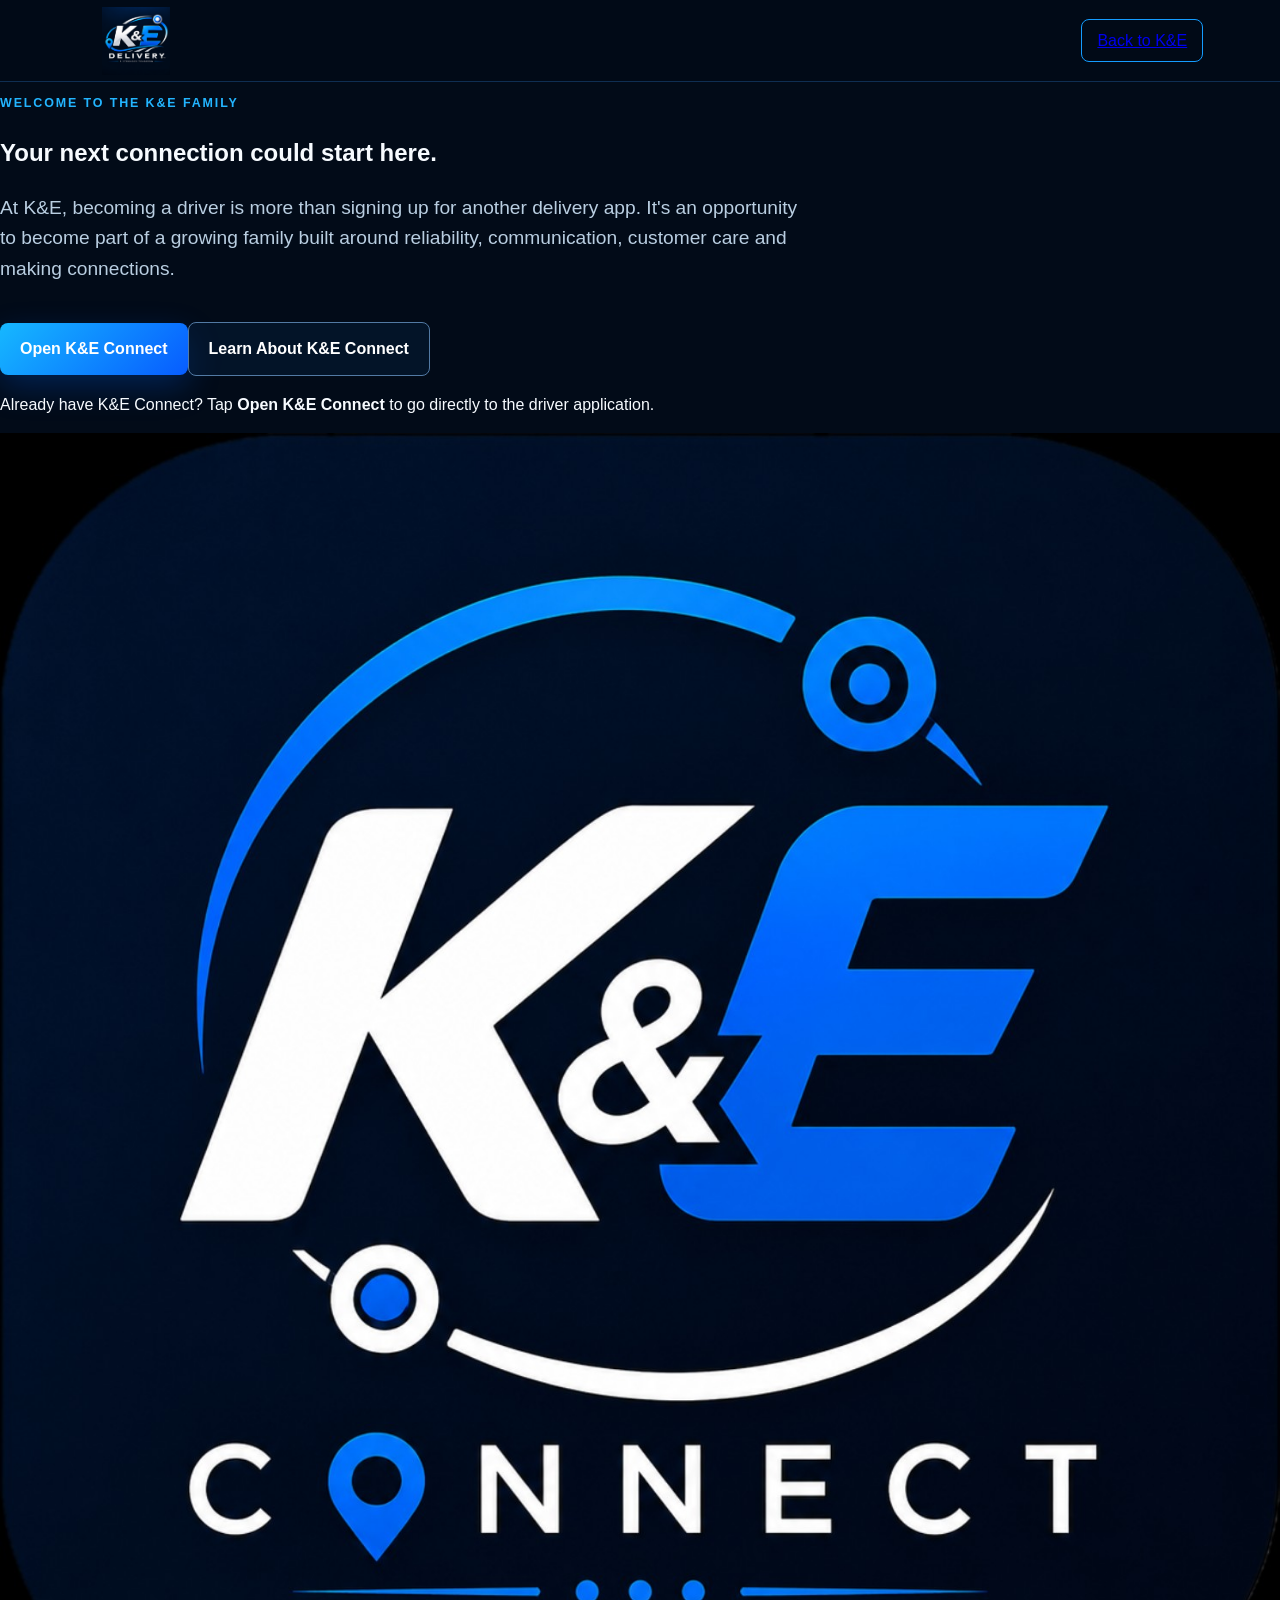
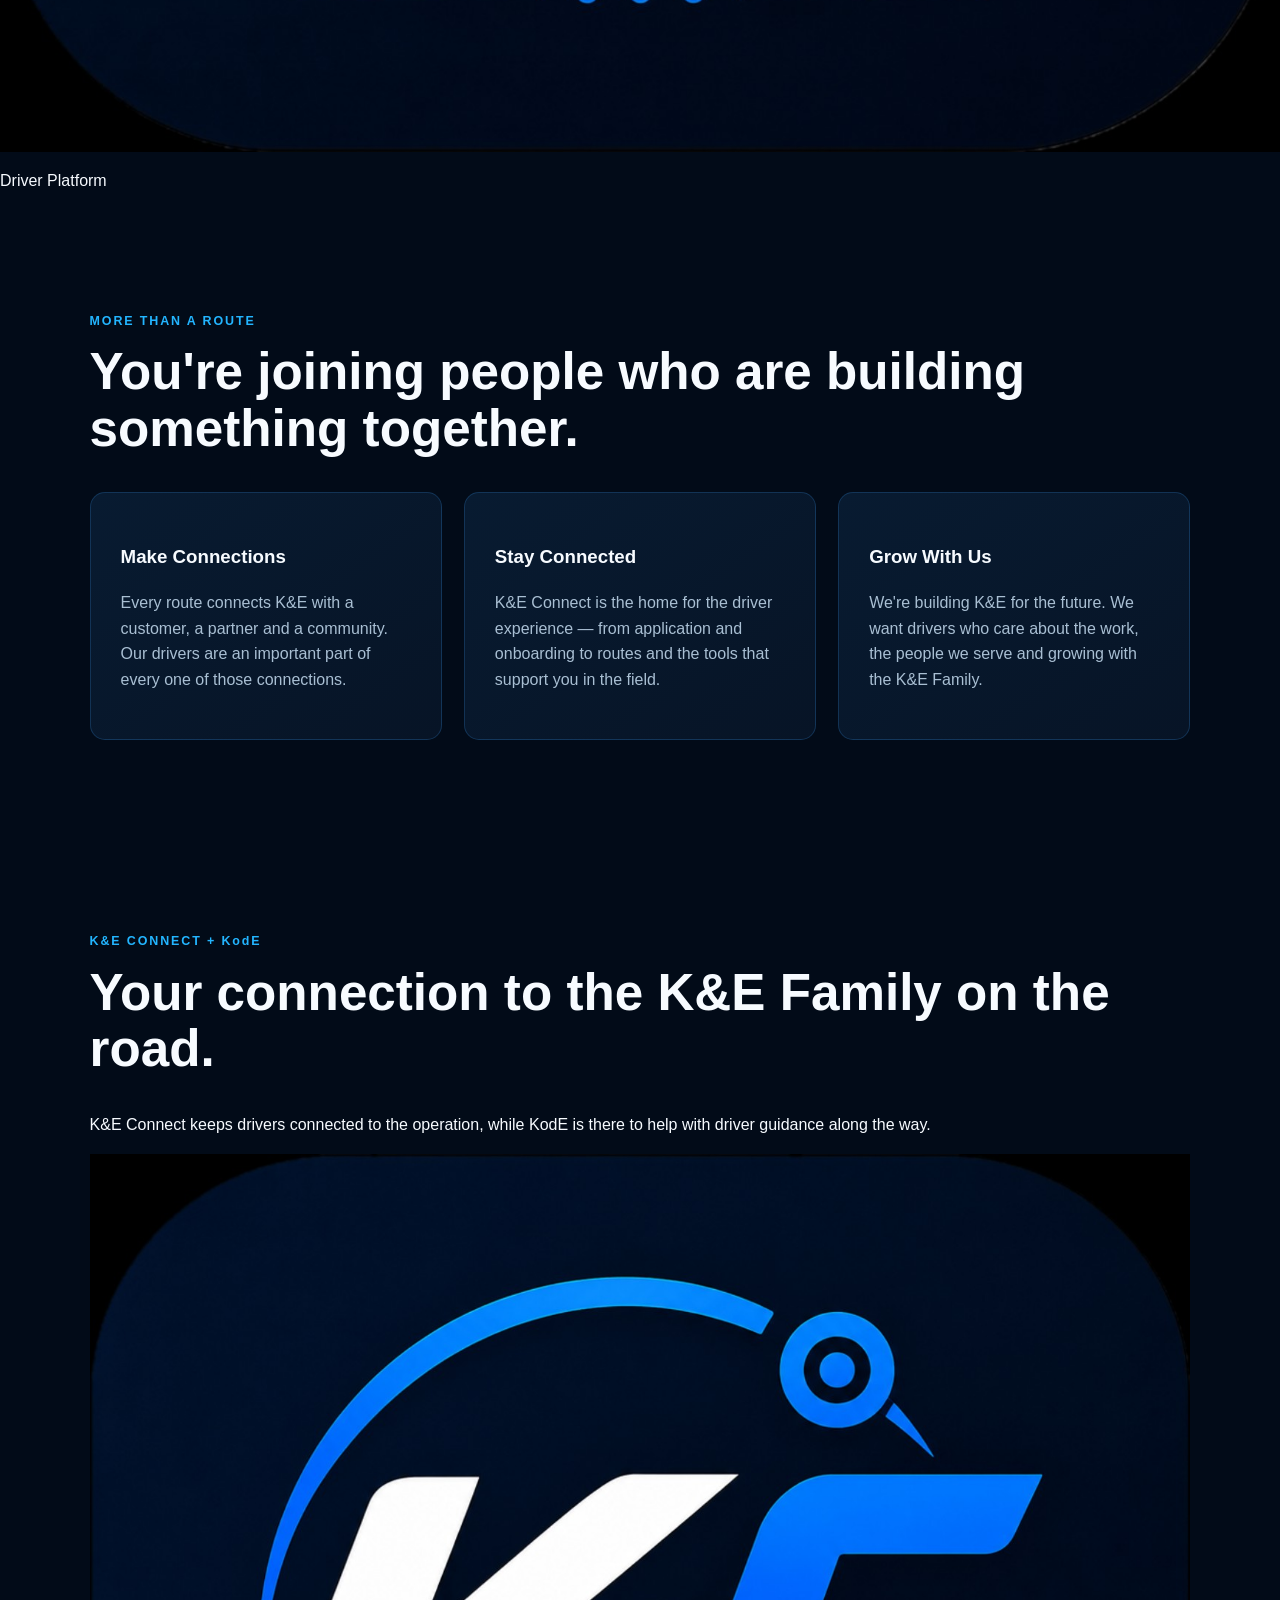
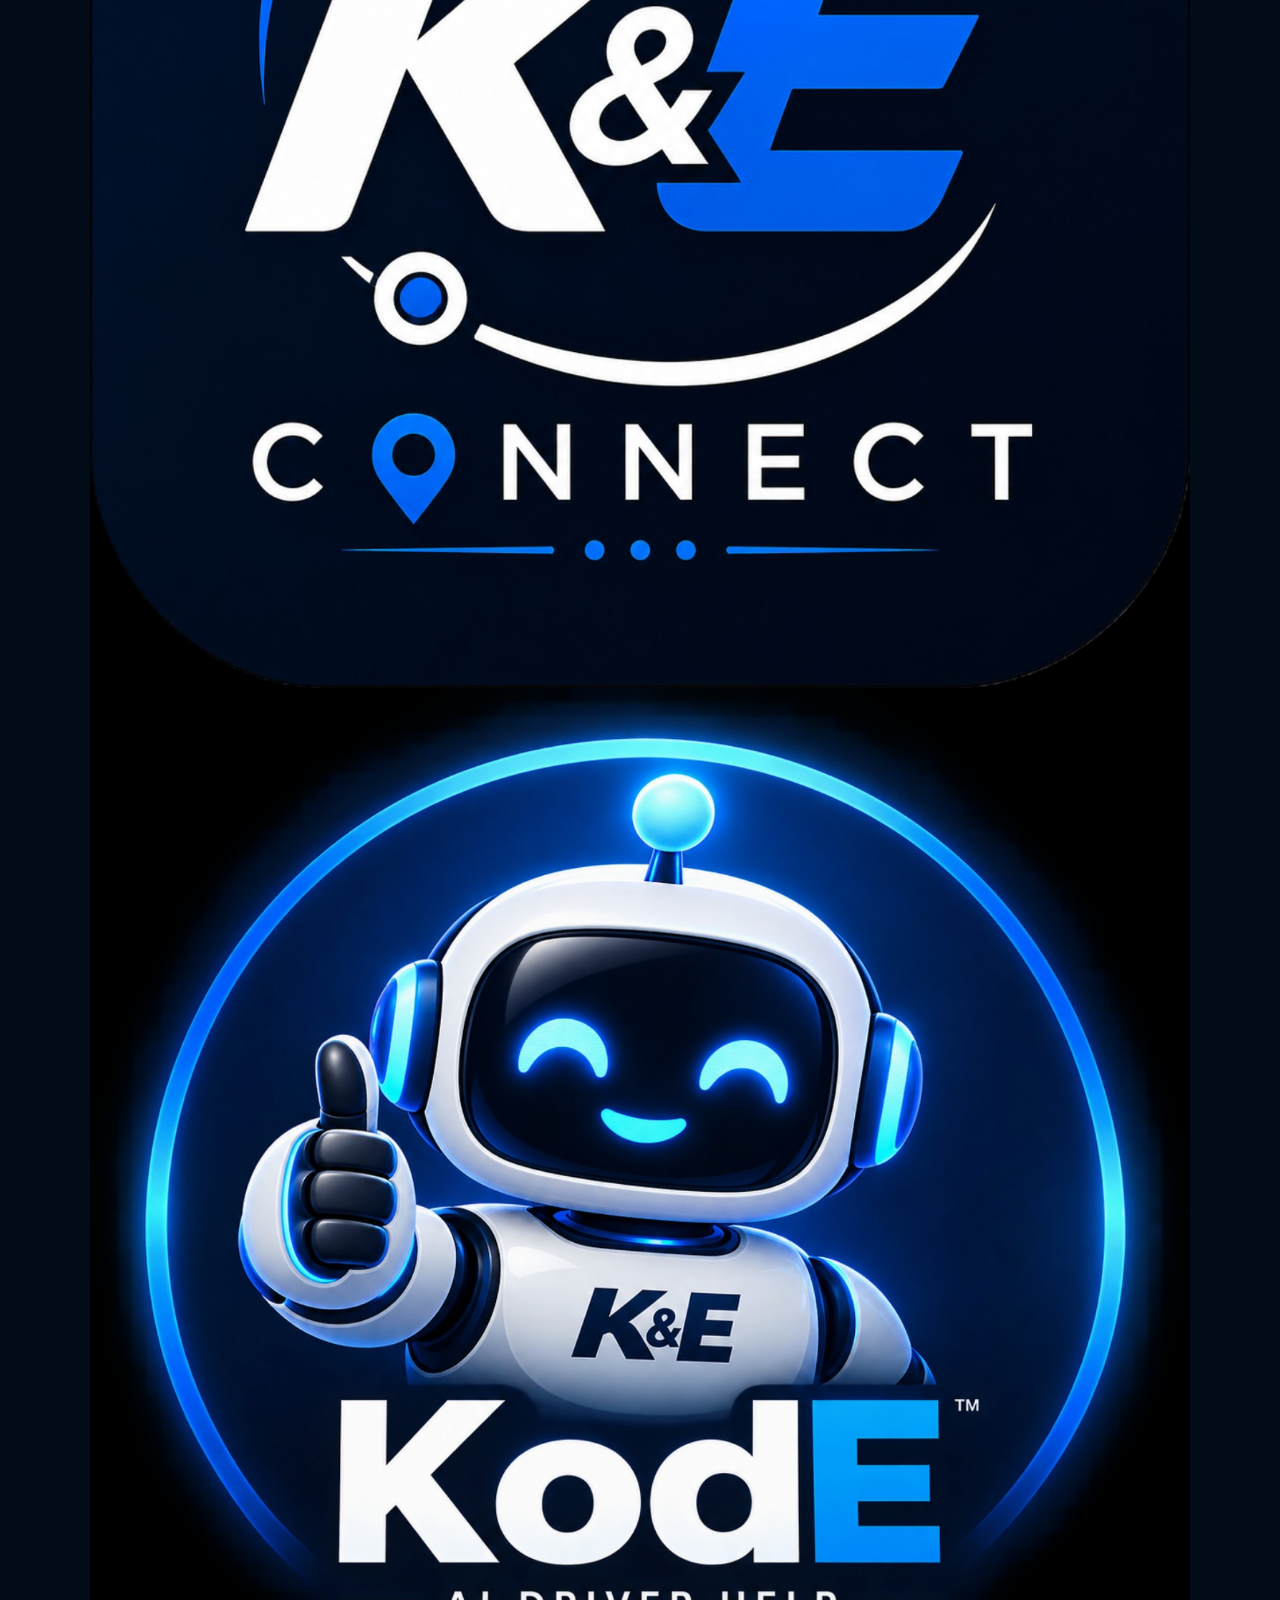
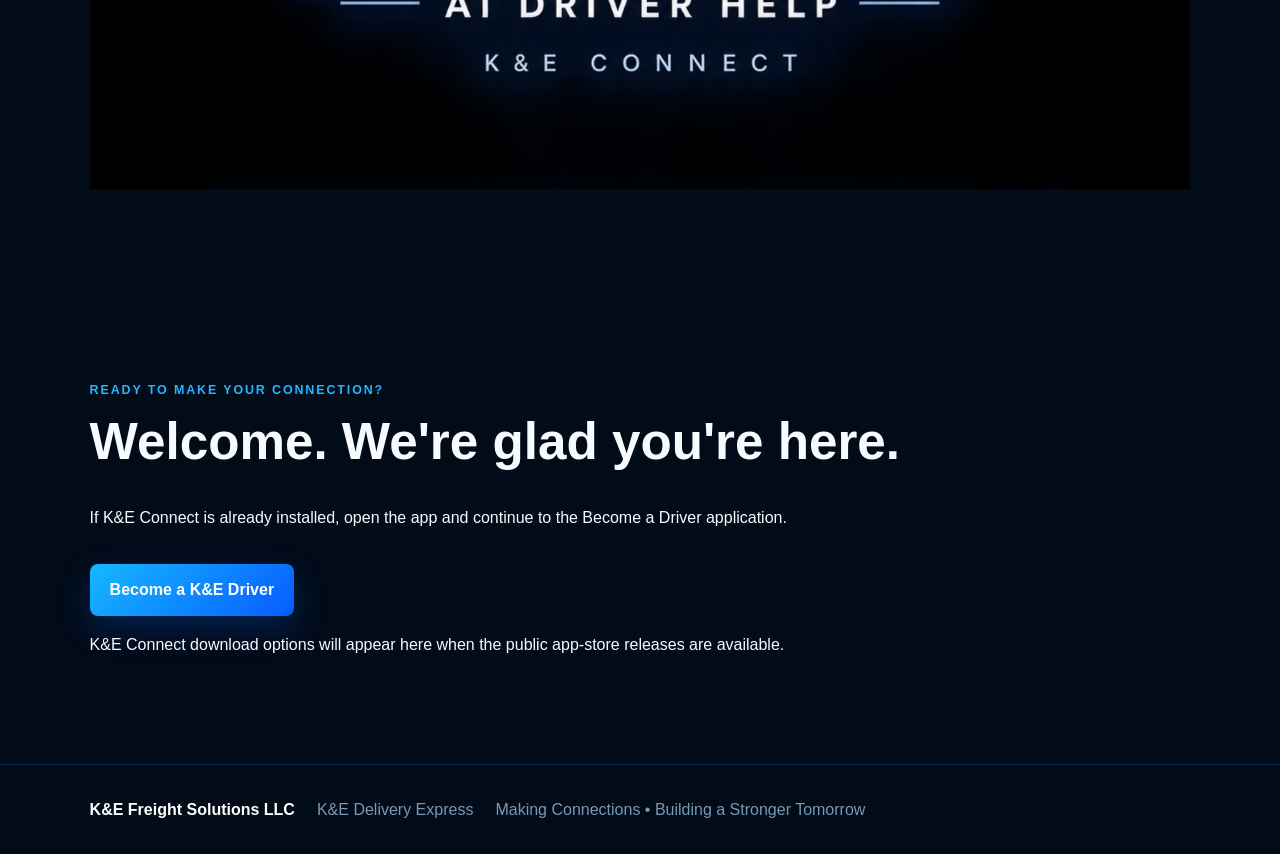
==== become-a-driver.html @ f4353807 "Add K&E Family driver app fallback page" ====
<!DOCTYPE html><html lang="en"><head><meta charset="UTF-8"><meta name="viewport" content="width=device-width,initial-scale=1"><meta name="description" content="Become a K&E driver and join the K&E Family through K&E Connect."><title>Join the K&E Family | Become a Driver</title><link rel="stylesheet" href="styles.css"></head><body class="driver-welcome-page"><header class="site-header"><a class="brand" href="index.html"><img class="header-logo" src="file_000000007b80822fa97087c3d1b07ed1.png" alt="K&E Delivery"></a><a class="nav-cta driver-home-link" href="index.html">Back to K&E</a></header><main class="driver-welcome"><section class="driver-welcome-hero"><div class="driver-welcome-copy"><p class="eyebrow">WELCOME TO THE K&E FAMILY</p><h1>Your next connection could start here.</h1><p class="lead">At K&E, becoming a driver is more than signing up for another delivery app. It's an opportunity to become part of a growing family built around reliability, communication, customer care and making connections.</p><div class="driver-app-actions"><a class="button primary" href="kedriver://application">Open K&E Connect</a><a class="button secondary" href="#connect-info">Learn About K&E Connect</a></div><p class="driver-open-note">Already have K&E Connect? Tap <strong>Open K&E Connect</strong> to go directly to the driver application.</p></div><div class="driver-welcome-visual"><img src="ke-connect-logo.png" alt="K&E Connect"><p>Driver Platform</p></div></section><section class="section driver-family-message" id="connect-info"><p class="eyebrow">MORE THAN A ROUTE</p><h2>You're joining people who are building something together.</h2><div class="grid three"><article><h3>Make Connections</h3><p>Every route connects K&E with a customer, a partner and a community. Our drivers are an important part of every one of those connections.</p></article><article><h3>Stay Connected</h3><p>K&E Connect is the home for the driver experience — from application and onboarding to routes and the tools that support you in the field.</p></article><article><h3>Grow With Us</h3><p>We're building K&E for the future. We want drivers who care about the work, the people we serve and growing with the K&E Family.</p></article></div></section><section class="section driver-connect-family"><div><p class="eyebrow">K&E CONNECT + KodE</p><h2>Your connection to the K&E Family on the road.</h2><p>K&E Connect keeps drivers connected to the operation, while KodE is there to help with driver guidance along the way.</p></div><div class="driver-family-images"><img src="ke-connect-logo.png" alt="K&E Connect"><img src="kode-avatar.png" alt="KodE"></div></section><section class="section driver-final-cta"><p class="eyebrow">READY TO MAKE YOUR CONNECTION?</p><h2>Welcome. We're glad you're here.</h2><p>If K&E Connect is already installed, open the app and continue to the Become a Driver application.</p><a class="button primary" href="kedriver://application">Become a K&E Driver</a><p class="store-coming">K&E Connect download options will appear here when the public app-store releases are available.</p></section></main><footer><strong>K&E Freight Solutions LLC</strong><span>K&E Delivery Express</span><span>Making Connections • Building a Stronger Tomorrow</span></footer></body></html>
---- styles.css ----
*{box-sizing:border-box}html{scroll-behavior:smooth;max-width:100%;overflow-x:hidden}body{margin:0;background:#020b18;color:#f7fbff;font-family:Inter,Arial,sans-serif;line-height:1.6;max-width:100%;overflow-x:hidden}img{display:block;max-width:100%;height:auto}.site-header{height:82px;display:flex;align-items:center;justify-content:space-between;padding:0 max(6vw,24px);border-bottom:1px solid rgba(57,151,255,.25);background:rgba(2,11,24,.94);backdrop-filter:blur(14px);position:sticky;top:0;z-index:10;width:100%}.brand{display:flex;align-items:center;color:white;text-decoration:none;min-width:0}.header-logo{width:118px;height:68px;object-fit:contain}.hero-logo{width:min(390px,70vw);height:auto;margin:0 0 24px;filter:drop-shadow(0 12px 30px rgba(0,100,255,.16))}nav{display:flex;gap:26px;align-items:center}nav a{color:#d4e6f7;text-decoration:none;font-weight:600}.nav-cta{border:1px solid #149cff;padding:8px 15px;border-radius:8px}.hero{min-height:760px;display:grid;grid-template-columns:minmax(0,1.35fr) minmax(0,.8fr);gap:60px;align-items:center;padding:90px max(7vw,28px);position:relative;overflow:hidden;background:radial-gradient(circle at 78% 30%,rgba(0,115,255,.28),transparent 32%),radial-gradient(circle at 15% 90%,rgba(0,180,255,.12),transparent 28%),linear-gradient(145deg,#020916 0%,#061a34 55%,#020b18 100%)}.hero:after{content:"";position:absolute;inset:auto 0 0;height:150px;background:linear-gradient(0deg,#020b18,transparent);pointer-events:none}.hero-copy,.hero-card{position:relative;z-index:1;min-width:0}.hero h1{font-size:clamp(2.8rem,6vw,5.8rem);line-height:1.02;margin:15px 0 24px;max-width:980px;letter-spacing:-.04em}.lead{font-size:1.2rem;color:#b9cee1;max-width:800px}.eyebrow{color:#23b5ff;font-weight:800;letter-spacing:.15em;font-size:.78rem}.actions{display:flex;gap:14px;margin-top:34px;flex-wrap:wrap}.button{display:inline-block;padding:13px 20px;border-radius:8px;text-decoration:none;font-weight:800;margin-top:18px}.primary{background:linear-gradient(135deg,#16b8ff,#075cff);color:white;box-shadow:0 12px 32px rgba(0,105,255,.25)}.secondary{border:1px solid #527aa4;color:white;background:rgba(7,33,65,.4)}.light{background:white;color:#061426}.hero-card{background:linear-gradient(145deg,rgba(10,34,63,.88),rgba(3,17,34,.92));border:1px solid rgba(55,151,255,.34);border-radius:20px;padding:34px;box-shadow:0 25px 70px rgba(0,0,0,.42),0 0 45px rgba(0,113,255,.08)}.status-dot{display:block;width:10px;height:10px;background:#20d9a0;border-radius:50%;margin-bottom:18px;box-shadow:0 0 14px rgba(32,217,160,.7)}.card-label{font-size:.75rem;letter-spacing:.16em;color:#8fb7d8}.metric{display:flex;justify-content:space-between;gap:16px;border-top:1px solid rgba(82,135,183,.3);padding:18px 0}.metric span{color:#91aec8}.section{padding:90px max(7vw,28px);width:100%}.section h2{font-size:clamp(2rem,4vw,3.6rem);line-height:1.1;margin:10px 0 35px}.grid{display:grid;gap:22px}.three{grid-template-columns:repeat(3,minmax(0,1fr))}article{background:linear-gradient(145deg,#081b31,#071426);border:1px solid rgba(45,120,188,.3);border-radius:15px;padding:30px;min-width:0}article p,.split>p,.tech p,.narrow,.family-intro{color:#a9bfd3}.family-section{background:linear-gradient(180deg,#020b18,#061426)}.family-intro{font-size:1.15rem;max-width:900px;margin-bottom:40px}.family-icon{display:inline-flex;width:42px;height:42px;align-items:center;justify-content:center;border-radius:50%;background:rgba(20,156,255,.12);border:1px solid rgba(35,181,255,.45);color:#5bc8ff;font-weight:900;margin-bottom:14px}.family-grid article{position:relative;overflow:hidden}.family-grid article:after{content:"";position:absolute;width:140px;height:140px;border-radius:50%;background:rgba(0,119,255,.08);right:-60px;bottom:-70px}.split{display:grid;grid-template-columns:minmax(0,1fr) minmax(0,1fr);gap:80px;align-items:center;background:#051326}.tech{display:grid;grid-template-columns:minmax(0,.8fr) minmax(0,1.2fr);gap:60px;align-items:center;background:radial-gradient(circle at 80% 50%,rgba(0,113,255,.12),transparent 30%)}.tech-copy,.tech-visuals{min-width:0}.tech-tagline{font-weight:800;color:#5bc8ff!important}.tech-visuals{display:grid;grid-template-columns:repeat(2,minmax(0,1fr));gap:18px;width:100%}.tech-image-card{min-width:0;min-height:360px;background:linear-gradient(145deg,rgba(10,34,63,.88),rgba(3,17,34,.94));border:1px solid rgba(55,151,255,.34);border-radius:22px;padding:20px;display:flex;flex-direction:column;justify-content:center;align-items:center;box-shadow:0 22px 55px rgba(0,0,0,.3);overflow:hidden}.tech-image-card img{width:100%;max-width:100%;height:280px;object-fit:contain;border-radius:14px}.tech-image-card span{margin-top:14px;color:#8fcaff;font-weight:700;letter-spacing:.04em;text-align:center}.connect-platform{display:grid;grid-template-columns:minmax(0,1fr) minmax(280px,.55fr);gap:60px;align-items:center;background:#04101e}.connect-platform img{width:min(420px,100%);margin:auto;filter:drop-shadow(0 18px 45px rgba(0,107,255,.2))}.join-family{background:radial-gradient(circle at 80% 50%,rgba(0,126,255,.14),transparent 32%),#061426}.narrow{max-width:700px}.contact{background:linear-gradient(135deg,#06499a,#087ed7 55%,#0a9be8)}.contact .eyebrow{color:#cdefff}.contact h2{max-width:850px}footer{padding:32px max(7vw,28px);display:flex;gap:22px;flex-wrap:wrap;color:#7898b5;border-top:1px solid rgba(57,151,255,.2);width:100%}footer strong{color:white}.kate-launcher{position:fixed;right:22px;bottom:22px;z-index:50;border:1px solid rgba(81,181,255,.55);background:linear-gradient(135deg,#08284c,#087fe2);color:#fff;border-radius:999px;padding:8px 16px 8px 8px;display:flex;align-items:center;gap:9px;font:inherit;font-weight:800;box-shadow:0 14px 38px rgba(0,0,0,.45);cursor:pointer}.kate-launcher img{width:48px;height:48px;border-radius:50%;object-fit:cover;object-position:50% 18%;border:2px solid #7dd4ff}.kate-panel{position:fixed;right:22px;bottom:90px;z-index:49;width:min(390px,calc(100vw - 28px));max-height:min(650px,calc(100vh - 120px));background:#061426;border:1px solid rgba(67,169,255,.48);border-radius:22px;box-shadow:0 25px 70px rgba(0,0,0,.6);overflow:hidden;display:none}.kate-panel.open{display:flex;flex-direction:column}.kate-header{display:flex;justify-content:space-between;align-items:center;padding:13px 14px;background:linear-gradient(135deg,#092c52,#075cae);flex:0 0 auto}.kate-id{display:flex;align-items:center;gap:11px}.kate-id img{width:52px;height:52px;border-radius:14px;object-fit:cover;object-position:50% 18%;border:1px solid #65c8ff}.kate-id div{display:flex;flex-direction:column}.kate-id strong{font-size:1.08rem}.kate-id span{font-size:.66rem;letter-spacing:.11em;color:#a8dcff}.kate-close{border:0;background:transparent;color:white;font-size:2rem;line-height:1;cursor:pointer}.kate-body{padding:16px;overflow-y:auto;min-height:0}.kate-message{padding:12px 14px;border-radius:14px;margin-bottom:13px;font-size:.94rem}.kate-bot{background:#0c2948;border:1px solid rgba(70,166,242,.28);color:#eaf6ff}.kate-user{background:linear-gradient(135deg,#087ed7,#075cff);color:#fff;margin-left:34px}.kate-options{display:grid;grid-template-columns:1fr 1fr;gap:9px}.kate-options button{border:1px solid rgba(64,164,243,.42);background:#081e37;color:#e8f5ff;border-radius:11px;padding:11px 9px;text-align:left;font:inherit;font-size:.84rem;font-weight:700;cursor:pointer}.kate-compose{display:flex;gap:8px;padding:10px 12px;background:#04101e;border-top:1px solid rgba(71,144,202,.25);flex:0 0 auto}.kate-compose input{min-width:0;flex:1;border:1px solid rgba(76,164,235,.45);border-radius:12px;background:#0a2038;color:#fff;padding:11px 12px;font:inherit;outline:none}.kate-compose input::placeholder{color:#7797b3}.kate-compose input:focus{border-color:#31b6ff;box-shadow:0 0 0 2px rgba(49,182,255,.12)}.kate-compose button{border:0;border-radius:12px;background:linear-gradient(135deg,#13afff,#075cff);color:#fff;padding:0 15px;font:inherit;font-weight:800;cursor:pointer}.kate-note{padding:9px 14px 11px;color:#799bb9;font-size:.68rem;border-top:1px solid rgba(71,144,202,.2);flex:0 0 auto}@media(max-width:900px){.site-header{height:88px;padding:10px 20px}.header-logo{width:112px;height:68px}.site-header nav a:not(.nav-cta){display:none}.hero,.split,.tech,.connect-platform{grid-template-columns:1fr}.hero{padding:52px 20px 64px;min-height:auto;gap:34px}.hero-logo{width:min(250px,72vw);margin-bottom:28px}.three,.tech-visuals{grid-template-columns:1fr}.hero h1{font-size:clamp(2.35rem,11vw,3.15rem)}.lead{font-size:1.05rem}.section{padding:64px 20px}.split,.tech,.connect-platform{gap:32px}.tech-image-card{min-height:auto;padding:16px}.tech-image-card img{height:auto;max-height:420px;width:100%;object-fit:contain}.connect-platform img{max-width:300px}.metric{align-items:flex-start}.contact .button{max-width:100%;overflow-wrap:anywhere}footer{padding:28px 20px;flex-direction:column;gap:8px}.kate-launcher{right:14px;bottom:14px}.kate-panel{right:14px;bottom:82px;max-height:calc(100dvh - 105px)}.kate-options{grid-template-columns:1fr}.kate-compose{padding-bottom:max(10px,env(safe-area-inset-bottom))}}
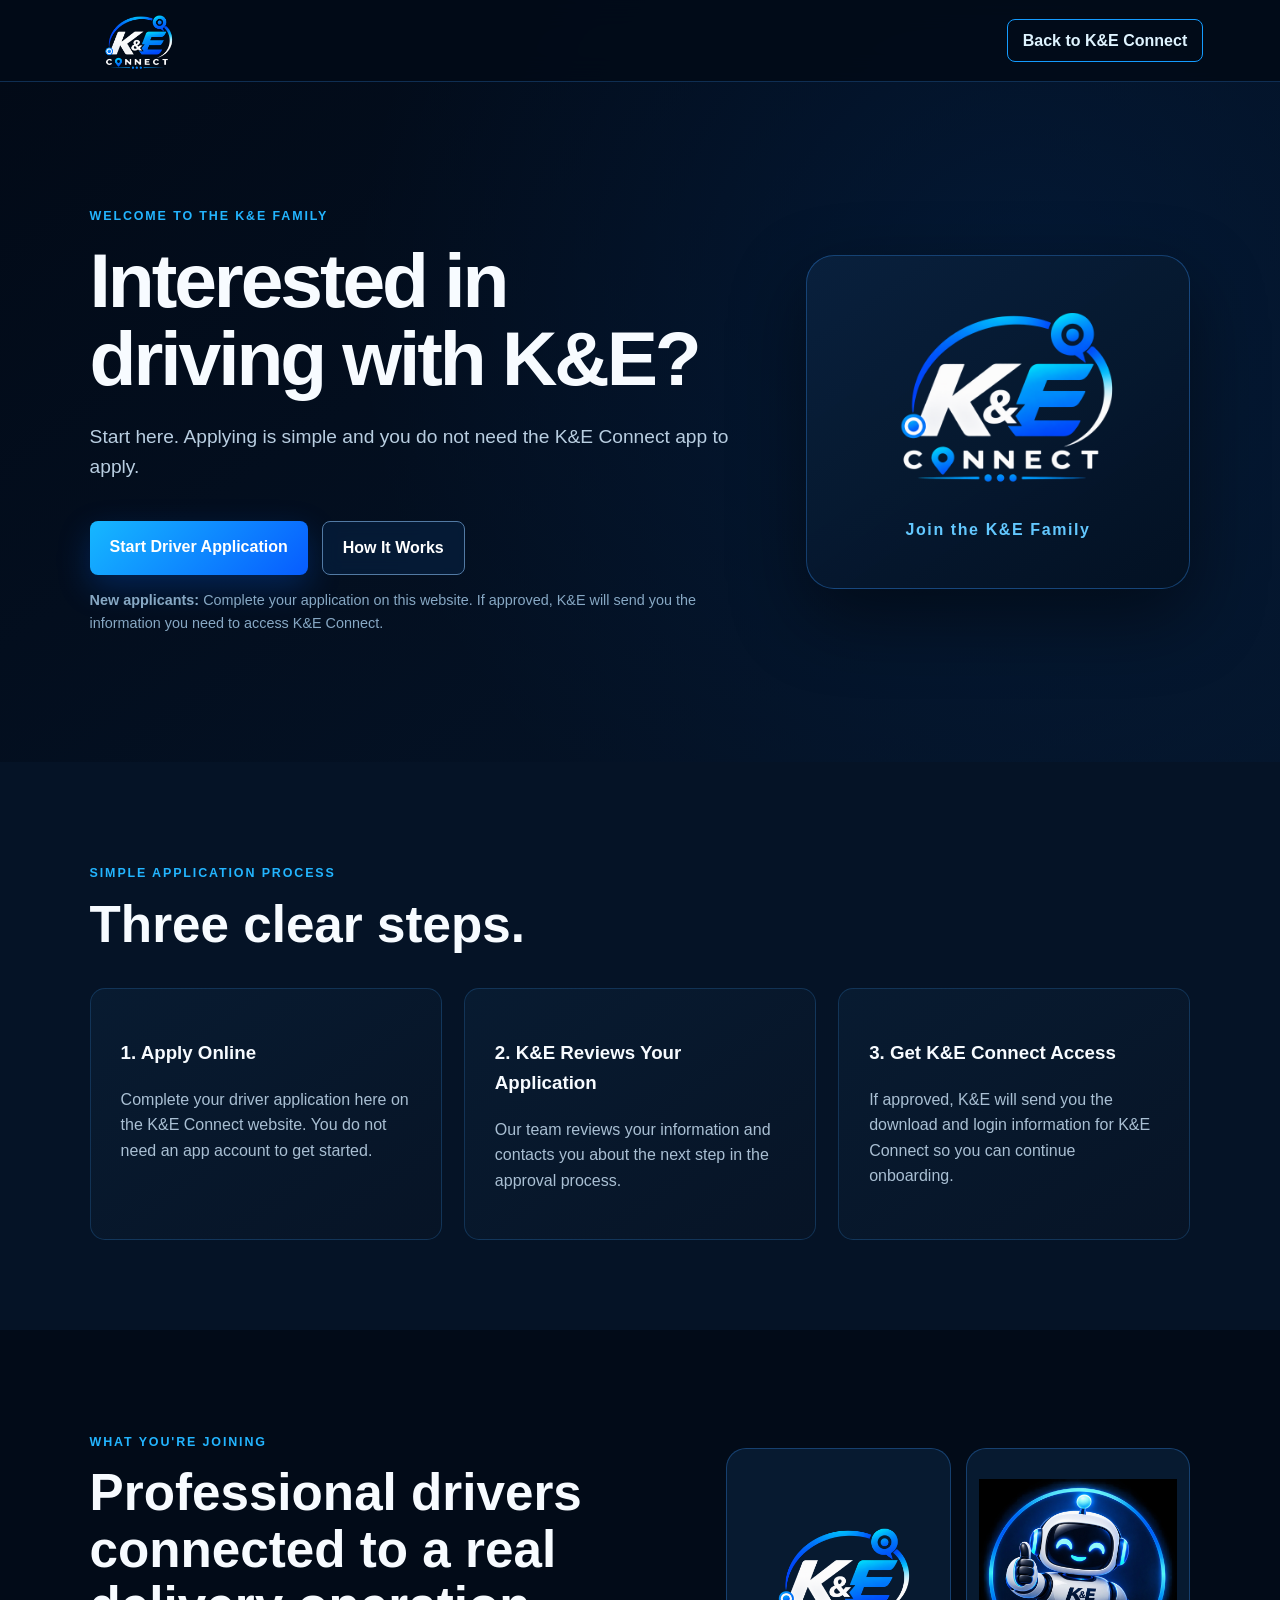
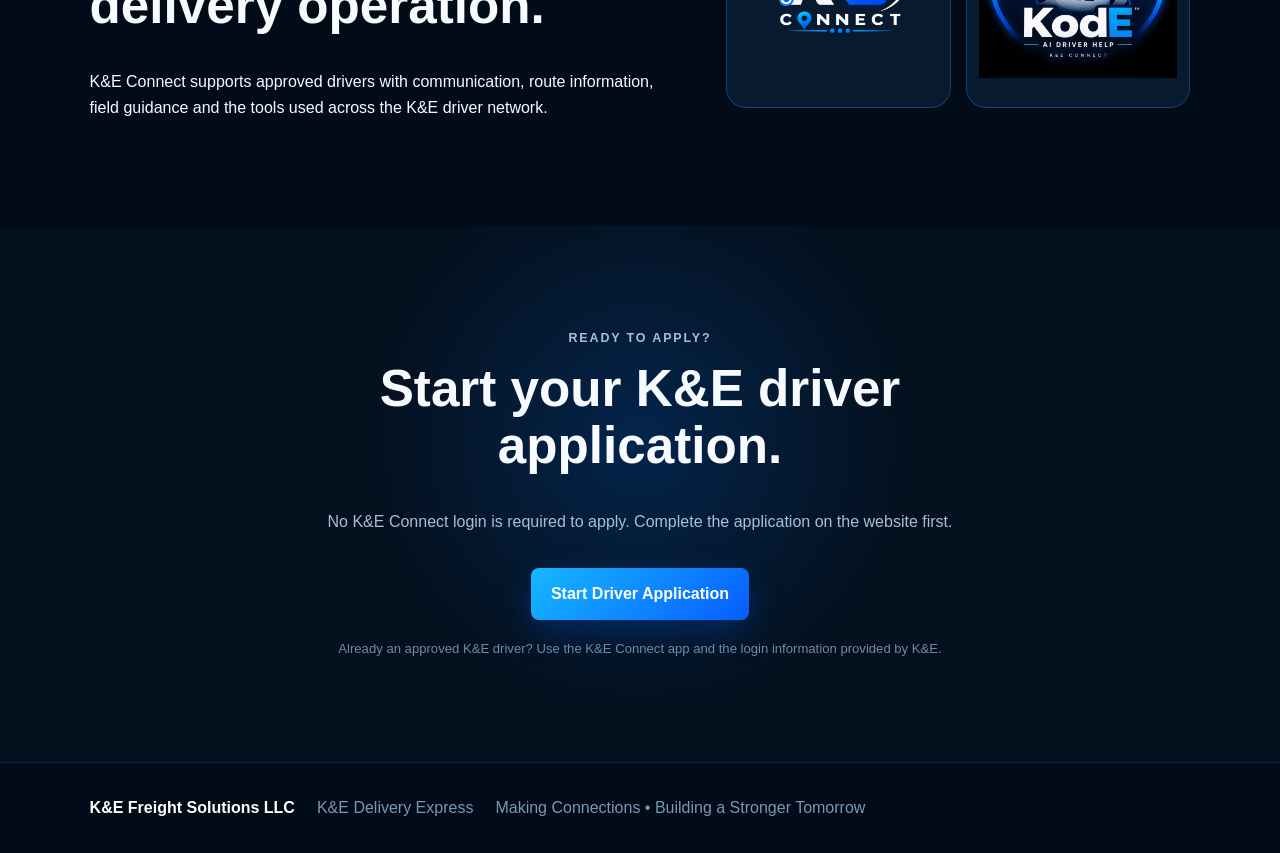
==== commit 13cef02b: "Simplify K&E Connect recruiting page" ====
--- a/become-a-driver.html
+++ b/become-a-driver.html
@@ -1 +1 @@
-<!DOCTYPE html><html lang="en"><head><meta charset="UTF-8"><meta name="viewport" content="width=device-width,initial-scale=1"><meta name="description" content="Become a K&E driver and join the K&E Family through K&E Connect."><title>Join the K&E Family | Become a Driver</title><link rel="stylesheet" href="styles.css"></head><body class="driver-welcome-page"><header class="site-header"><a class="brand" href="index.html"><img class="header-logo" src="file_000000007b80822fa97087c3d1b07ed1.png" alt="K&E Delivery"></a><a class="nav-cta driver-home-link" href="index.html">Back to K&E</a></header><main class="driver-welcome"><section class="driver-welcome-hero"><div class="driver-welcome-copy"><p class="eyebrow">WELCOME TO THE K&E FAMILY</p><h1>Your next connection could start here.</h1><p class="lead">At K&E, becoming a driver is more than signing up for another delivery app. It's an opportunity to become part of a growing family built around reliability, communication, customer care and making connections.</p><div class="driver-app-actions"><a class="button primary" href="kedriver://application">Open K&E Connect</a><a class="button secondary" href="#connect-info">Learn About K&E Connect</a></div><p class="driver-open-note">Already have K&E Connect? Tap <strong>Open K&E Connect</strong> to go directly to the driver application.</p></div><div class="driver-welcome-visual"><img src="ke-connect-logo.png" alt="K&E Connect"><p>Driver Platform</p></div></section><section class="section driver-family-message" id="connect-info"><p class="eyebrow">MORE THAN A ROUTE</p><h2>You're joining people who are building something together.</h2><div class="grid three"><article><h3>Make Connections</h3><p>Every route connects K&E with a customer, a partner and a community. Our drivers are an important part of every one of those connections.</p></article><article><h3>Stay Connected</h3><p>K&E Connect is the home for the driver experience — from application and onboarding to routes and the tools that support you in the field.</p></article><article><h3>Grow With Us</h3><p>We're building K&E for the future. We want drivers who care about the work, the people we serve and growing with the K&E Family.</p></article></div></section><section class="section driver-connect-family"><div><p class="eyebrow">K&E CONNECT + KodE</p><h2>Your connection to the K&E Family on the road.</h2><p>K&E Connect keeps drivers connected to the operation, while KodE is there to help with driver guidance along the way.</p></div><div class="driver-family-images"><img src="ke-connect-logo.png" alt="K&E Connect"><img src="kode-avatar.png" alt="KodE"></div></section><section class="section driver-final-cta"><p class="eyebrow">READY TO MAKE YOUR CONNECTION?</p><h2>Welcome. We're glad you're here.</h2><p>If K&E Connect is already installed, open the app and continue to the Become a Driver application.</p><a class="button primary" href="kedriver://application">Become a K&E Driver</a><p class="store-coming">K&E Connect download options will appear here when the public app-store releases are available.</p></section></main><footer><strong>K&E Freight Solutions LLC</strong><span>K&E Delivery Express</span><span>Making Connections • Building a Stronger Tomorrow</span></footer></body></html>+<!DOCTYPE html><html lang="en"><head><meta charset="UTF-8"><meta name="viewport" content="width=device-width,initial-scale=1"><meta name="description" content="Apply to become a K&E driver and join the K&E Family."><title>Join the K&E Family | Become a Driver</title><link rel="stylesheet" href="styles.css"></head><body class="driver-welcome-page"><header class="site-header"><a class="brand" href="index.html"><img class="header-logo" src="ke-connect-logo-new.png" alt="K&E Connect"></a><a class="nav-cta driver-home-link" href="index.html">Back to K&E Connect</a></header><main class="driver-welcome"><section class="driver-welcome-hero"><div class="driver-welcome-copy"><p class="eyebrow">WELCOME TO THE K&E FAMILY</p><h1>Interested in driving with K&E?</h1><p class="lead">Start here. Applying is simple and you do not need the K&E Connect app to apply.</p><div class="driver-app-actions"><a class="button primary" href="#apply">Start Driver Application</a><a class="button secondary" href="#what-happens-next">How It Works</a></div><p class="driver-open-note"><strong>New applicants:</strong> Complete your application on this website. If approved, K&E will send you the information you need to access K&E Connect.</p></div><div class="driver-welcome-visual"><img src="ke-connect-logo-new.png" alt="K&E Connect"><p>Join the K&E Family</p></div></section><section class="section driver-family-message" id="what-happens-next"><p class="eyebrow">SIMPLE APPLICATION PROCESS</p><h2>Three clear steps.</h2><div class="grid three"><article><h3>1. Apply Online</h3><p>Complete your driver application here on the K&E Connect website. You do not need an app account to get started.</p></article><article><h3>2. K&E Reviews Your Application</h3><p>Our team reviews your information and contacts you about the next step in the approval process.</p></article><article><h3>3. Get K&E Connect Access</h3><p>If approved, K&E will send you the download and login information for K&E Connect so you can continue onboarding.</p></article></div></section><section class="section driver-connect-family"><div><p class="eyebrow">WHAT YOU'RE JOINING</p><h2>Professional drivers connected to a real delivery operation.</h2><p>K&E Connect supports approved drivers with communication, route information, field guidance and the tools used across the K&E driver network.</p></div><div class="driver-family-images"><img src="ke-connect-logo-new.png" alt="K&E Connect"><img src="kode-avatar.png" alt="KodE"></div></section><section class="section driver-final-cta" id="apply"><p class="eyebrow">READY TO APPLY?</p><h2>Start your K&E driver application.</h2><p>No K&E Connect login is required to apply. Complete the application on the website first.</p><a class="button primary" href="driver-application.html">Start Driver Application</a><p class="store-coming">Already an approved K&E driver? Use the K&E Connect app and the login information provided by K&E.</p></section></main><footer><strong>K&E Freight Solutions LLC</strong><span>K&E Delivery Express</span><span>Making Connections • Building a Stronger Tomorrow</span></footer></body></html>
--- a/styles.css
+++ b/styles.css
@@ -1 +1 @@
-*{box-sizing:border-box}html{scroll-behavior:smooth;max-width:100%;overflow-x:hidden}body{margin:0;background:#020b18;color:#f7fbff;font-family:Inter,Arial,sans-serif;line-height:1.6;max-width:100%;overflow-x:hidden}img{display:block;max-width:100%;height:auto}.site-header{height:82px;display:flex;align-items:center;justify-content:space-between;padding:0 max(6vw,24px);border-bottom:1px solid rgba(57,151,255,.25);background:rgba(2,11,24,.94);backdrop-filter:blur(14px);position:sticky;top:0;z-index:10;width:100%}.brand{display:flex;align-items:center;color:white;text-decoration:none;min-width:0}.header-logo{width:118px;height:68px;object-fit:contain}.hero-logo{width:min(390px,70vw);height:auto;margin:0 0 24px;filter:drop-shadow(0 12px 30px rgba(0,100,255,.16))}nav{display:flex;gap:26px;align-items:center}nav a{color:#d4e6f7;text-decoration:none;font-weight:600}.nav-cta{border:1px solid #149cff;padding:8px 15px;border-radius:8px}.hero{min-height:760px;display:grid;grid-template-columns:minmax(0,1.35fr) minmax(0,.8fr);gap:60px;align-items:center;padding:90px max(7vw,28px);position:relative;overflow:hidden;background:radial-gradient(circle at 78% 30%,rgba(0,115,255,.28),transparent 32%),radial-gradient(circle at 15% 90%,rgba(0,180,255,.12),transparent 28%),linear-gradient(145deg,#020916 0%,#061a34 55%,#020b18 100%)}.hero:after{content:"";position:absolute;inset:auto 0 0;height:150px;background:linear-gradient(0deg,#020b18,transparent);pointer-events:none}.hero-copy,.hero-card{position:relative;z-index:1;min-width:0}.hero h1{font-size:clamp(2.8rem,6vw,5.8rem);line-height:1.02;margin:15px 0 24px;max-width:980px;letter-spacing:-.04em}.lead{font-size:1.2rem;color:#b9cee1;max-width:800px}.eyebrow{color:#23b5ff;font-weight:800;letter-spacing:.15em;font-size:.78rem}.actions{display:flex;gap:14px;margin-top:34px;flex-wrap:wrap}.button{display:inline-block;padding:13px 20px;border-radius:8px;text-decoration:none;font-weight:800;margin-top:18px}.primary{background:linear-gradient(135deg,#16b8ff,#075cff);color:white;box-shadow:0 12px 32px rgba(0,105,255,.25)}.secondary{border:1px solid #527aa4;color:white;background:rgba(7,33,65,.4)}.light{background:white;color:#061426}.hero-card{background:linear-gradient(145deg,rgba(10,34,63,.88),rgba(3,17,34,.92));border:1px solid rgba(55,151,255,.34);border-radius:20px;padding:34px;box-shadow:0 25px 70px rgba(0,0,0,.42),0 0 45px rgba(0,113,255,.08)}.status-dot{display:block;width:10px;height:10px;background:#20d9a0;border-radius:50%;margin-bottom:18px;box-shadow:0 0 14px rgba(32,217,160,.7)}.card-label{font-size:.75rem;letter-spacing:.16em;color:#8fb7d8}.metric{display:flex;justify-content:space-between;gap:16px;border-top:1px solid rgba(82,135,183,.3);padding:18px 0}.metric span{color:#91aec8}.section{padding:90px max(7vw,28px);width:100%}.section h2{font-size:clamp(2rem,4vw,3.6rem);line-height:1.1;margin:10px 0 35px}.grid{display:grid;gap:22px}.three{grid-template-columns:repeat(3,minmax(0,1fr))}article{background:linear-gradient(145deg,#081b31,#071426);border:1px solid rgba(45,120,188,.3);border-radius:15px;padding:30px;min-width:0}article p,.split>p,.tech p,.narrow,.family-intro{color:#a9bfd3}.family-section{background:linear-gradient(180deg,#020b18,#061426)}.family-intro{font-size:1.15rem;max-width:900px;margin-bottom:40px}.family-icon{display:inline-flex;width:42px;height:42px;align-items:center;justify-content:center;border-radius:50%;background:rgba(20,156,255,.12);border:1px solid rgba(35,181,255,.45);color:#5bc8ff;font-weight:900;margin-bottom:14px}.family-grid article{position:relative;overflow:hidden}.family-grid article:after{content:"";position:absolute;width:140px;height:140px;border-radius:50%;background:rgba(0,119,255,.08);right:-60px;bottom:-70px}.split{display:grid;grid-template-columns:minmax(0,1fr) minmax(0,1fr);gap:80px;align-items:center;background:#051326}.tech{display:grid;grid-template-columns:minmax(0,.8fr) minmax(0,1.2fr);gap:60px;align-items:center;background:radial-gradient(circle at 80% 50%,rgba(0,113,255,.12),transparent 30%)}.tech-copy,.tech-visuals{min-width:0}.tech-tagline{font-weight:800;color:#5bc8ff!important}.tech-visuals{display:grid;grid-template-columns:repeat(2,minmax(0,1fr));gap:18px;width:100%}.tech-image-card{min-width:0;min-height:360px;background:linear-gradient(145deg,rgba(10,34,63,.88),rgba(3,17,34,.94));border:1px solid rgba(55,151,255,.34);border-radius:22px;padding:20px;display:flex;flex-direction:column;justify-content:center;align-items:center;box-shadow:0 22px 55px rgba(0,0,0,.3);overflow:hidden}.tech-image-card img{width:100%;max-width:100%;height:280px;object-fit:contain;border-radius:14px}.tech-image-card span{margin-top:14px;color:#8fcaff;font-weight:700;letter-spacing:.04em;text-align:center}.connect-platform{display:grid;grid-template-columns:minmax(0,1fr) minmax(280px,.55fr);gap:60px;align-items:center;background:#04101e}.connect-platform img{width:min(420px,100%);margin:auto;filter:drop-shadow(0 18px 45px rgba(0,107,255,.2))}.join-family{background:radial-gradient(circle at 80% 50%,rgba(0,126,255,.14),transparent 32%),#061426}.narrow{max-width:700px}.contact{background:linear-gradient(135deg,#06499a,#087ed7 55%,#0a9be8)}.contact .eyebrow{color:#cdefff}.contact h2{max-width:850px}footer{padding:32px max(7vw,28px);display:flex;gap:22px;flex-wrap:wrap;color:#7898b5;border-top:1px solid rgba(57,151,255,.2);width:100%}footer strong{color:white}.kate-launcher{position:fixed;right:22px;bottom:22px;z-index:50;border:1px solid rgba(81,181,255,.55);background:linear-gradient(135deg,#08284c,#087fe2);color:#fff;border-radius:999px;padding:8px 16px 8px 8px;display:flex;align-items:center;gap:9px;font:inherit;font-weight:800;box-shadow:0 14px 38px rgba(0,0,0,.45);cursor:pointer}.kate-launcher img{width:48px;height:48px;border-radius:50%;object-fit:cover;object-position:50% 18%;border:2px solid #7dd4ff}.kate-panel{position:fixed;right:22px;bottom:90px;z-index:49;width:min(390px,calc(100vw - 28px));max-height:min(650px,calc(100vh - 120px));background:#061426;border:1px solid rgba(67,169,255,.48);border-radius:22px;box-shadow:0 25px 70px rgba(0,0,0,.6);overflow:hidden;display:none}.kate-panel.open{display:flex;flex-direction:column}.kate-header{display:flex;justify-content:space-between;align-items:center;padding:13px 14px;background:linear-gradient(135deg,#092c52,#075cae);flex:0 0 auto}.kate-id{display:flex;align-items:center;gap:11px}.kate-id img{width:52px;height:52px;border-radius:14px;object-fit:cover;object-position:50% 18%;border:1px solid #65c8ff}.kate-id div{display:flex;flex-direction:column}.kate-id strong{font-size:1.08rem}.kate-id span{font-size:.66rem;letter-spacing:.11em;color:#a8dcff}.kate-close{border:0;background:transparent;color:white;font-size:2rem;line-height:1;cursor:pointer}.kate-body{padding:16px;overflow-y:auto;min-height:0}.kate-message{padding:12px 14px;border-radius:14px;margin-bottom:13px;font-size:.94rem}.kate-bot{background:#0c2948;border:1px solid rgba(70,166,242,.28);color:#eaf6ff}.kate-user{background:linear-gradient(135deg,#087ed7,#075cff);color:#fff;margin-left:34px}.kate-options{display:grid;grid-template-columns:1fr 1fr;gap:9px}.kate-options button{border:1px solid rgba(64,164,243,.42);background:#081e37;color:#e8f5ff;border-radius:11px;padding:11px 9px;text-align:left;font:inherit;font-size:.84rem;font-weight:700;cursor:pointer}.kate-compose{display:flex;gap:8px;padding:10px 12px;background:#04101e;border-top:1px solid rgba(71,144,202,.25);flex:0 0 auto}.kate-compose input{min-width:0;flex:1;border:1px solid rgba(76,164,235,.45);border-radius:12px;background:#0a2038;color:#fff;padding:11px 12px;font:inherit;outline:none}.kate-compose input::placeholder{color:#7797b3}.kate-compose input:focus{border-color:#31b6ff;box-shadow:0 0 0 2px rgba(49,182,255,.12)}.kate-compose button{border:0;border-radius:12px;background:linear-gradient(135deg,#13afff,#075cff);color:#fff;padding:0 15px;font:inherit;font-weight:800;cursor:pointer}.kate-note{padding:9px 14px 11px;color:#799bb9;font-size:.68rem;border-top:1px solid rgba(71,144,202,.2);flex:0 0 auto}@media(max-width:900px){.site-header{height:88px;padding:10px 20px}.header-logo{width:112px;height:68px}.site-header nav a:not(.nav-cta){display:none}.hero,.split,.tech,.connect-platform{grid-template-columns:1fr}.hero{padding:52px 20px 64px;min-height:auto;gap:34px}.hero-logo{width:min(250px,72vw);margin-bottom:28px}.three,.tech-visuals{grid-template-columns:1fr}.hero h1{font-size:clamp(2.35rem,11vw,3.15rem)}.lead{font-size:1.05rem}.section{padding:64px 20px}.split,.tech,.connect-platform{gap:32px}.tech-image-card{min-height:auto;padding:16px}.tech-image-card img{height:auto;max-height:420px;width:100%;object-fit:contain}.connect-platform img{max-width:300px}.metric{align-items:flex-start}.contact .button{max-width:100%;overflow-wrap:anywhere}footer{padding:28px 20px;flex-direction:column;gap:8px}.kate-launcher{right:14px;bottom:14px}.kate-panel{right:14px;bottom:82px;max-height:calc(100dvh - 105px)}.kate-options{grid-template-columns:1fr}.kate-compose{padding-bottom:max(10px,env(safe-area-inset-bottom))}}+*{box-sizing:border-box}html{scroll-behavior:smooth;max-width:100%;overflow-x:hidden}body{margin:0;background:#020b18;color:#f7fbff;font-family:Inter,Arial,sans-serif;line-height:1.6;max-width:100%;overflow-x:hidden}img{display:block;max-width:100%;height:auto}.site-header{height:82px;display:flex;align-items:center;justify-content:space-between;padding:0 max(6vw,24px);border-bottom:1px solid rgba(57,151,255,.25);background:rgba(2,11,24,.94);backdrop-filter:blur(14px);position:sticky;top:0;z-index:10;width:100%}.brand{display:flex;align-items:center;color:white;text-decoration:none;min-width:0}.header-logo{width:118px;height:68px;object-fit:contain}.hero-logo{width:min(390px,70vw);height:auto;margin:0 0 24px;filter:drop-shadow(0 12px 30px rgba(0,0,0,.45))}nav{display:flex;gap:26px;align-items:center}nav a{color:#d4e6f7;text-decoration:none;font-weight:600}.nav-cta{border:1px solid #149cff;padding:8px 15px;border-radius:8px;color:#dff4ff;text-decoration:none;font-weight:700}.hero{min-height:760px;display:grid;grid-template-columns:minmax(0,1.35fr) minmax(0,.8fr);gap:60px;align-items:center;padding:90px max(7vw,28px);position:relative;overflow:hidden;background-image:linear-gradient(90deg,rgba(1,8,19,.88) 0%,rgba(1,10,23,.72) 40%,rgba(1,10,23,.38) 67%,rgba(1,9,20,.2) 100%),linear-gradient(0deg,rgba(2,11,24,.72) 0%,rgba(2,11,24,.05) 48%,rgba(2,11,24,.18) 100%),url('austin-hero.png');background-size:cover;background-position:center center;background-repeat:no-repeat}.hero:after{content:"";position:absolute;inset:auto 0 0;height:160px;background:linear-gradient(0deg,#020b18,transparent);pointer-events:none}.hero-copy,.hero-card{position:relative;z-index:1;min-width:0}.hero h1{font-size:clamp(2.8rem,6vw,5.8rem);line-height:1.02;margin:15px 0 24px;max-width:980px;letter-spacing:-.04em;text-shadow:0 3px 20px rgba(0,0,0,.72)}.hero .lead{text-shadow:0 2px 12px rgba(0,0,0,.9);color:#e0edf7}.lead{font-size:1.2rem;color:#b9cee1;max-width:800px}.eyebrow{color:#23b5ff;font-weight:800;letter-spacing:.15em;font-size:.78rem}.hero .eyebrow{color:#65ceff;text-shadow:0 2px 9px #000}.actions{display:flex;gap:14px;margin-top:34px;flex-wrap:wrap}.button{display:inline-block;padding:13px 20px;border-radius:8px;text-decoration:none;font-weight:800;margin-top:18px}.primary{background:linear-gradient(135deg,#16b8ff,#075cff);color:white;box-shadow:0 12px 32px rgba(0,105,255,.25)}.secondary{border:1px solid #527aa4;color:white;background:rgba(7,33,65,.65);backdrop-filter:blur(8px)}.light{background:white;color:#061426}.hero-card{background:linear-gradient(145deg,rgba(5,27,52,.88),rgba(2,13,28,.91));border:1px solid rgba(91,190,255,.48);border-radius:20px;padding:34px;box-shadow:0 25px 70px rgba(0,0,0,.48),0 0 45px rgba(0,113,255,.1);backdrop-filter:blur(8px)}.status-dot{display:block;width:10px;height:10px;background:#20d9a0;border-radius:50%;margin-bottom:18px;box-shadow:0 0 14px rgba(32,217,160,.7)}.card-label{font-size:.75rem;letter-spacing:.16em;color:#8fb7d8}.metric{display:flex;justify-content:space-between;gap:16px;border-top:1px solid rgba(82,135,183,.3);padding:18px 0}.metric span{color:#b6cce0}.section{padding:90px max(7vw,28px);width:100%}.section h2{font-size:clamp(2rem,4vw,3.6rem);line-height:1.1;margin:10px 0 35px}.grid{display:grid;gap:22px}.three{grid-template-columns:repeat(3,minmax(0,1fr))}article{background:linear-gradient(145deg,#081b31,#071426);border:1px solid rgba(45,120,188,.3);border-radius:15px;padding:30px;min-width:0}article p,.split>p,.tech p,.narrow,.family-intro{color:#a9bfd3}.family-section{background:linear-gradient(180deg,#020b18,#061426)}.family-intro{font-size:1.15rem;max-width:900px;margin-bottom:40px}.family-icon{display:inline-flex;width:42px;height:42px;align-items:center;justify-content:center;border-radius:50%;background:rgba(20,156,255,.12);border:1px solid rgba(35,181,255,.45);color:#5bc8ff;font-weight:900;margin-bottom:14px}.family-grid article{position:relative;overflow:hidden}.family-grid article:after{content:"";position:absolute;width:140px;height:140px;border-radius:50%;background:rgba(0,119,255,.08);right:-60px;bottom:-70px}.split{display:grid;grid-template-columns:minmax(0,1fr) minmax(0,1fr);gap:80px;align-items:center;background:#051326}.tech{display:grid;grid-template-columns:minmax(0,.8fr) minmax(0,1.2fr);gap:60px;align-items:center;background:radial-gradient(circle at 80% 50%,rgba(0,113,255,.12),transparent 30%)}.tech-copy,.tech-visuals{min-width:0}.tech-tagline{font-weight:800;color:#5bc8ff!important}.tech-visuals{display:grid;grid-template-columns:repeat(2,minmax(0,1fr));gap:24px;width:100%}.tech-image-card{min-width:0;background:linear-gradient(180deg,rgba(7,27,50,.34),rgba(4,17,33,.12));border:0;border-radius:30px;padding:10px 10px 20px;display:flex;flex-direction:column;justify-content:center;align-items:center;overflow:hidden}.tech-image-card img{width:100%;max-width:100%;height:340px;object-fit:contain;border-radius:26px;filter:drop-shadow(0 18px 32px rgba(0,0,0,.32))}.tech-image-card span{margin-top:16px;color:#9bd7ff;font-weight:800;letter-spacing:.04em;text-align:center;font-size:1rem}.connect-platform{display:grid;grid-template-columns:minmax(0,1fr) minmax(280px,.55fr);gap:60px;align-items:center;background:#04101e}.connect-platform img{width:min(420px,100%);margin:auto;filter:drop-shadow(0 18px 45px rgba(0,107,255,.2))}.join-family{background:radial-gradient(circle at 80% 50%,rgba(0,126,255,.14),transparent 32%),#061426}.narrow{max-width:700px}.contact{background:linear-gradient(135deg,#06499a,#087ed7 55%,#0a9be8)}.contact .eyebrow{color:#cdefff}.contact h2{max-width:850px}footer{padding:32px max(7vw,28px);display:flex;gap:22px;flex-wrap:wrap;color:#7898b5;border-top:1px solid rgba(57,151,255,.2);width:100%}footer strong{color:white}.kate-launcher{position:fixed;right:22px;bottom:22px;z-index:50;border:1px solid rgba(81,181,255,.55);background:linear-gradient(135deg,#08284c,#087fe2);color:#fff;border-radius:999px;padding:8px 16px 8px 8px;display:flex;align-items:center;gap:9px;font:inherit;font-weight:800;box-shadow:0 14px 38px rgba(0,0,0,.45);cursor:pointer}.kate-launcher img{width:48px;height:48px;border-radius:50%;object-fit:cover;object-position:50% 18%;border:2px solid #7dd4ff}.kate-panel{position:fixed;right:22px;bottom:90px;z-index:49;width:min(390px,calc(100vw - 28px));max-height:min(650px,calc(100vh - 120px));background:#061426;border:1px solid rgba(67,169,255,.48);border-radius:22px;box-shadow:0 25px 70px rgba(0,0,0,.6);overflow:hidden;display:none}.kate-panel.open{display:flex;flex-direction:column}.kate-header{display:flex;justify-content:space-between;align-items:center;padding:13px 14px;background:linear-gradient(135deg,#092c52,#075cae);flex:0 0 auto}.kate-id{display:flex;align-items:center;gap:11px}.kate-id img{width:52px;height:52px;border-radius:14px;object-fit:cover;object-position:50% 18%;border:1px solid #65c8ff}.kate-id div{display:flex;flex-direction:column}.kate-id strong{font-size:1.08rem}.kate-id span{font-size:.66rem;letter-spacing:.11em;color:#a8dcff}.kate-close{border:0;background:transparent;color:white;font-size:2rem;line-height:1;cursor:pointer}.kate-body{padding:16px;overflow-y:auto;min-height:0}.kate-message{padding:12px 14px;border-radius:14px;margin-bottom:13px;font-size:.94rem}.kate-bot{background:#0c2948;border:1px solid rgba(70,166,242,.28);color:#eaf6ff}.kate-user{background:linear-gradient(135deg,#087ed7,#075cff);color:#fff;margin-left:34px}.kate-options{display:grid;grid-template-columns:1fr 1fr;gap:9px}.kate-options button{border:1px solid rgba(64,164,243,.42);background:#081e37;color:#e8f5ff;border-radius:11px;padding:11px 9px;text-align:left;font:inherit;font-size:.84rem;font-weight:700;cursor:pointer}.kate-compose{display:flex;gap:8px;padding:10px 12px;background:#04101e;border-top:1px solid rgba(71,144,202,.25);flex:0 0 auto}.kate-compose input{min-width:0;flex:1;border:1px solid rgba(76,164,235,.45);border-radius:12px;background:#0a2038;color:#fff;padding:11px 12px;font:inherit;outline:none}.kate-compose input::placeholder{color:#7797b3}.kate-compose input:focus{border-color:#31b6ff;box-shadow:0 0 0 2px rgba(49,182,255,.12)}.kate-compose button{border:0;border-radius:12px;background:linear-gradient(135deg,#13afff,#075cff);color:#fff;padding:0 15px;font:inherit;font-weight:800;cursor:pointer}.kate-note{padding:9px 14px 11px;color:#799bb9;font-size:.68rem;border-top:1px solid rgba(71,144,202,.2);flex:0 0 auto}.driver-welcome-page{background:radial-gradient(circle at 80% 12%,rgba(0,116,255,.18),transparent 28%),#020b18}.driver-welcome-hero{min-height:680px;display:grid;grid-template-columns:minmax(0,1.1fr) minmax(280px,.65fr);gap:65px;align-items:center;padding:80px max(7vw,28px);background:linear-gradient(145deg,rgba(2,9,22,.45),rgba(6,26,52,.65))}.driver-welcome-copy h1{font-size:clamp(3rem,6vw,5.5rem);line-height:1.02;letter-spacing:-.04em;margin:14px 0 24px}.driver-app-actions{display:flex;gap:14px;flex-wrap:wrap;margin-top:20px}.driver-open-note{color:#87a8c4;font-size:.9rem;max-width:620px}.driver-welcome-visual{background:linear-gradient(145deg,rgba(10,34,63,.88),rgba(3,17,34,.94));border:1px solid rgba(55,151,255,.34);border-radius:28px;padding:30px;text-align:center;box-shadow:0 28px 75px rgba(0,0,0,.45)}.driver-welcome-visual img{width:100%;max-width:420px;margin:auto}.driver-welcome-visual p{color:#63c8ff;font-weight:800;letter-spacing:.1em}.driver-family-message{background:#051326}.driver-connect-family{display:grid;grid-template-columns:minmax(0,1fr) minmax(280px,.8fr);gap:55px;align-items:center}.driver-family-images{display:grid;grid-template-columns:1fr 1fr;gap:15px}.driver-family-images img{width:100%;height:260px;object-fit:contain;background:#071a30;border:1px solid rgba(57,151,255,.3);border-radius:20px;padding:12px}.driver-final-cta{text-align:center;background:radial-gradient(circle at 50% 40%,rgba(0,119,255,.2),transparent 38%),#04101e}.driver-final-cta h2{max-width:800px;margin-left:auto;margin-right:auto}.driver-final-cta p{max-width:700px;margin-left:auto;margin-right:auto;color:#a9bfd3}.store-coming{font-size:.82rem!important;color:#6e8ca8!important;margin-top:18px!important}.driver-home-link{white-space:nowrap}@media(max-width:900px){.site-header{height:88px;padding:10px 20px}.header-logo{width:112px;height:68px}.site-header nav a:not(.nav-cta){display:none}.hero,.split,.tech,.connect-platform,.driver-welcome-hero,.driver-connect-family{grid-template-columns:1fr}.hero{padding:52px 20px 64px;min-height:760px;gap:34px;background-image:linear-gradient(180deg,rgba(1,8,19,.72) 0%,rgba(1,9,21,.58) 44%,rgba(1,9,21,.78) 100%),url('austin-hero.png');background-size:auto 100%,auto 100%;background-position:center center,64% center;background-repeat:no-repeat}.hero-logo{width:min(250px,72vw);margin-bottom:28px}.three,.tech-visuals{grid-template-columns:1fr}.hero h1,.driver-welcome-copy h1{font-size:clamp(2.35rem,11vw,3.15rem)}.lead{font-size:1.05rem}.section{padding:64px 20px}.split,.tech,.connect-platform{gap:32px}.tech-image-card{padding:4px 0 24px;background:transparent;border-radius:0}.tech-image-card img{height:auto;max-height:none;width:100%;object-fit:contain;border-radius:22px}.tech-image-card span{margin-top:14px}.connect-platform img{max-width:300px}.metric{align-items:flex-start}.contact .button{max-width:100%;overflow-wrap:anywhere}footer{padding:28px 20px;flex-direction:column;gap:8px}.kate-launcher{right:14px;bottom:14px}.kate-panel{right:14px;bottom:82px;max-height:calc(100dvh - 105px)}.kate-options{grid-template-columns:1fr}.kate-compose{padding-bottom:max(10px,env(safe-area-inset-bottom))}.driver-welcome-hero{padding:55px 20px;gap:32px;min-height:auto}.driver-welcome-visual{padding:18px}.driver-family-images img{height:190px}.driver-app-actions{flex-direction:column
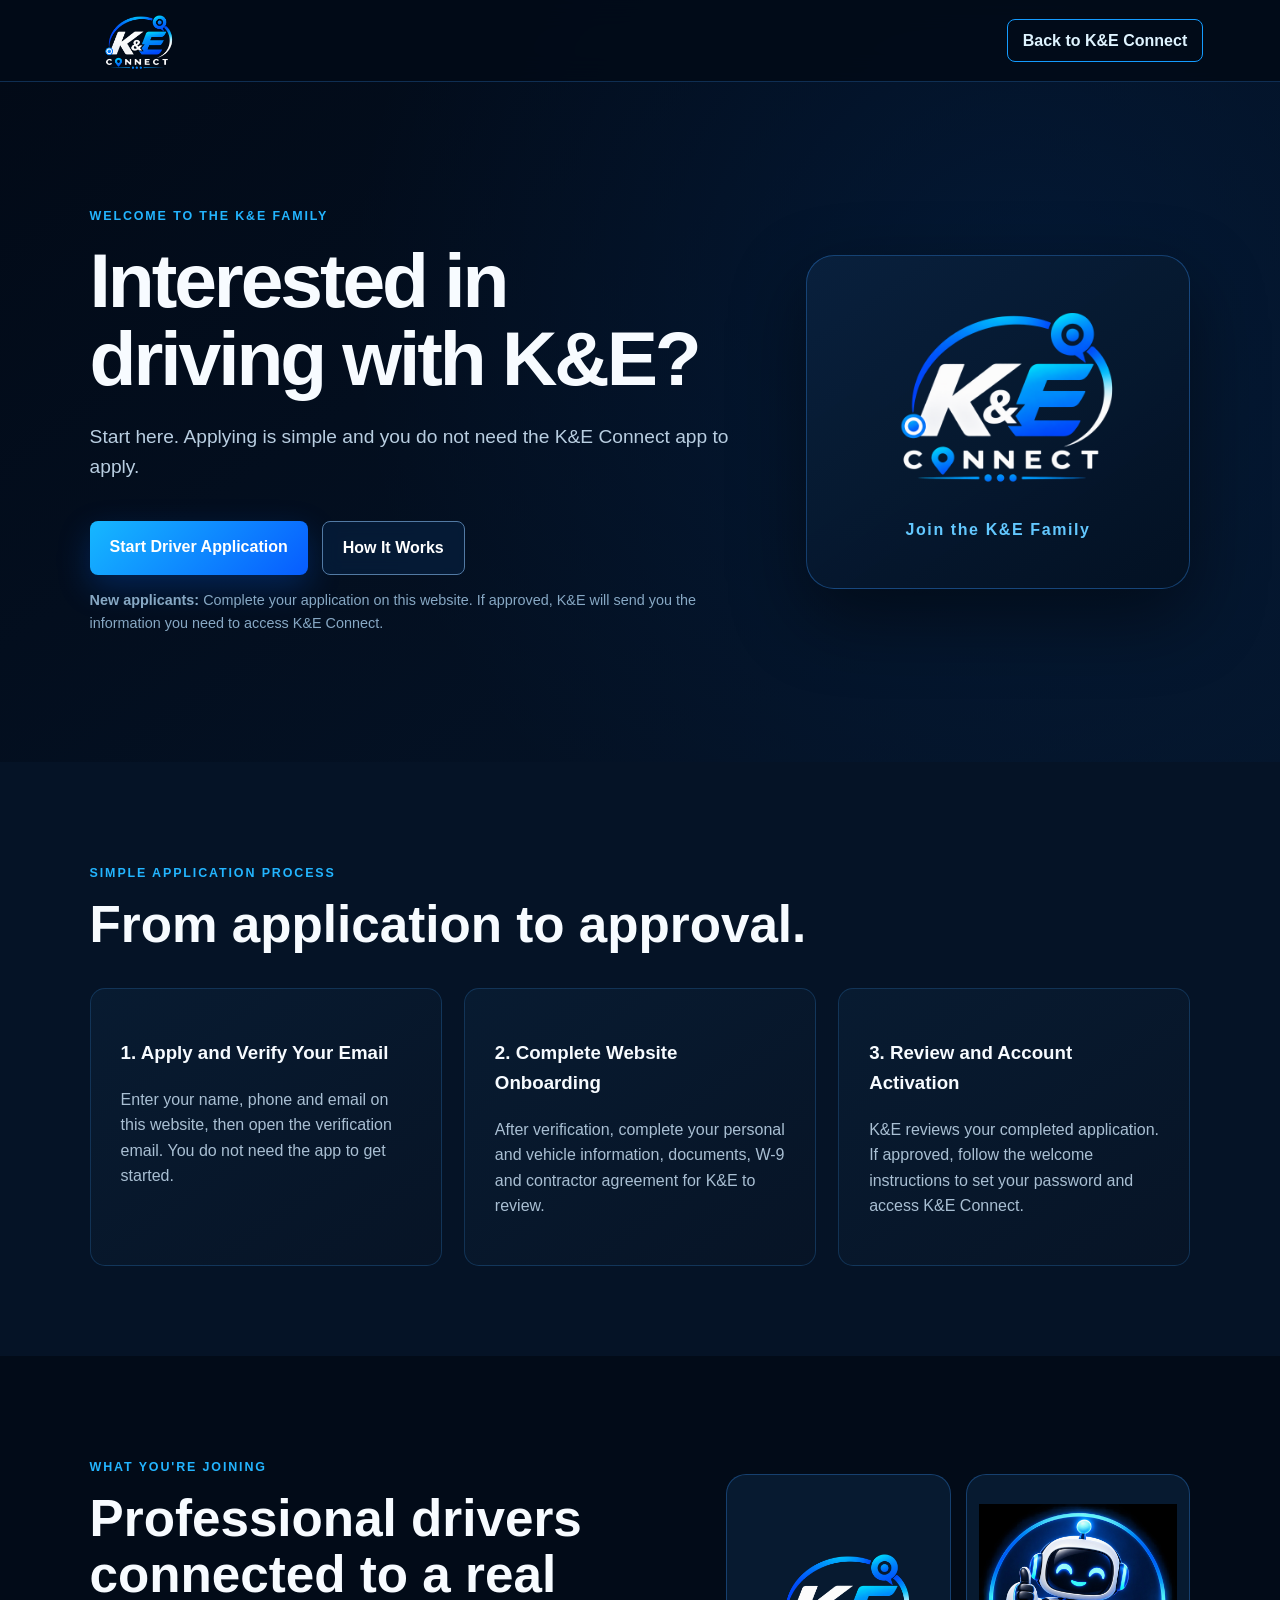
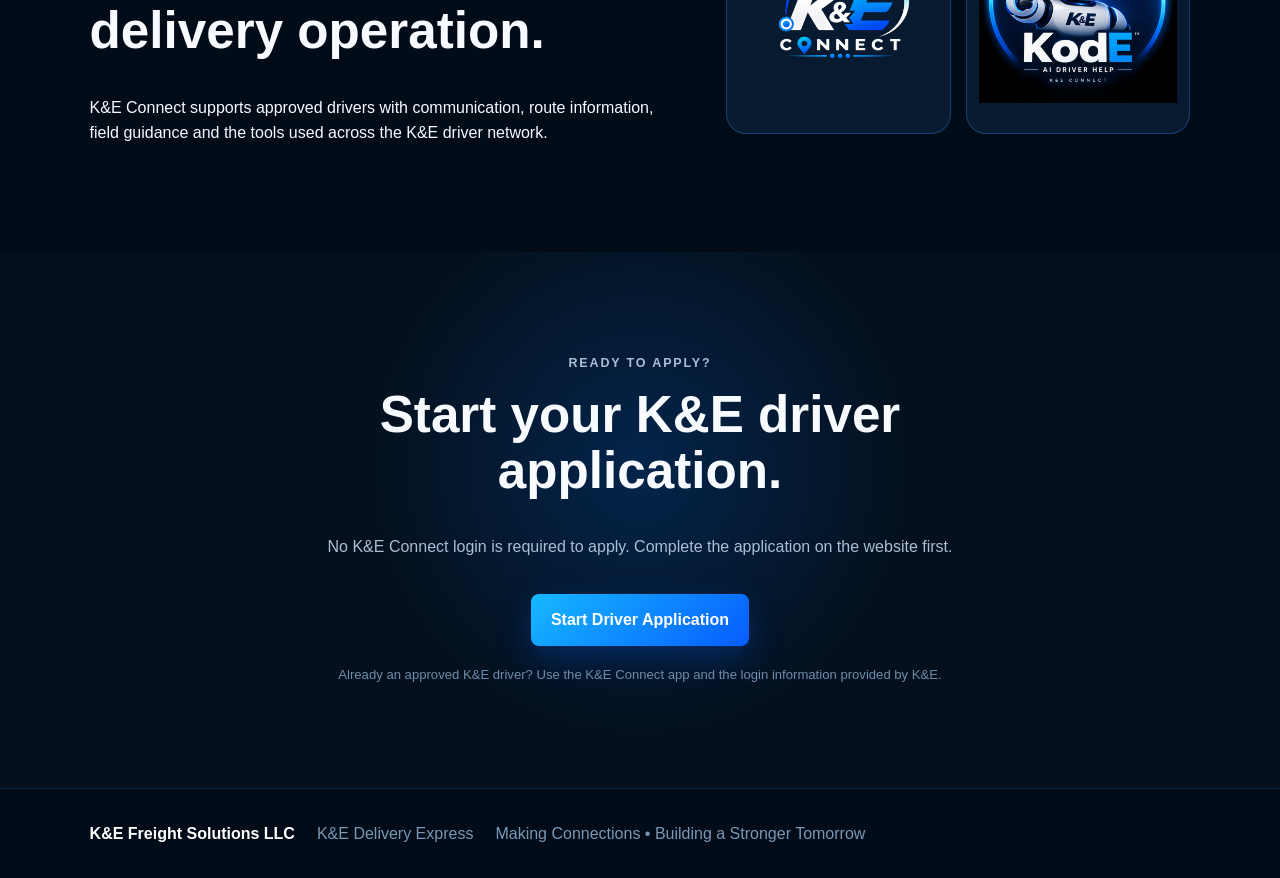
==== commit 904959bc: "Bind web document submissions to exact uploaded versions" ====
--- a/become-a-driver.html
+++ b/become-a-driver.html
@@ -1 +1 @@
-<!DOCTYPE html><html lang="en"><head><meta charset="UTF-8"><meta name="viewport" content="width=device-width,initial-scale=1"><meta name="description" content="Apply to become a K&E driver and join the K&E Family."><title>Join the K&E Family | Become a Driver</title><link rel="stylesheet" href="styles.css"></head><body class="driver-welcome-page"><header class="site-header"><a class="brand" href="index.html"><img class="header-logo" src="ke-connect-logo-new.png" alt="K&E Connect"></a><a class="nav-cta driver-home-link" href="index.html">Back to K&E Connect</a></header><main class="driver-welcome"><section class="driver-welcome-hero"><div class="driver-welcome-copy"><p class="eyebrow">WELCOME TO THE K&E FAMILY</p><h1>Interested in driving with K&E?</h1><p class="lead">Start here. Applying is simple and you do not need the K&E Connect app to apply.</p><div class="driver-app-actions"><a class="button primary" href="#apply">Start Driver Application</a><a class="button secondary" href="#what-happens-next">How It Works</a></div><p class="driver-open-note"><strong>New applicants:</strong> Complete your application on this website. If approved, K&E will send you the information you need to access K&E Connect.</p></div><div class="driver-welcome-visual"><img src="ke-connect-logo-new.png" alt="K&E Connect"><p>Join the K&E Family</p></div></section><section class="section driver-family-message" id="what-happens-next"><p class="eyebrow">SIMPLE APPLICATION PROCESS</p><h2>Three clear steps.</h2><div class="grid three"><article><h3>1. Apply Online</h3><p>Complete your driver application here on the K&E Connect website. You do not need an app account to get started.</p></article><article><h3>2. K&E Reviews Your Application</h3><p>Our team reviews your information and contacts you about the next step in the approval process.</p></article><article><h3>3. Get K&E Connect Access</h3><p>If approved, K&E will send you the download and login information for K&E Connect so you can continue onboarding.</p></article></div></section><section class="section driver-connect-family"><div><p class="eyebrow">WHAT YOU'RE JOINING</p><h2>Professional drivers connected to a real delivery operation.</h2><p>K&E Connect supports approved drivers with communication, route information, field guidance and the tools used across the K&E driver network.</p></div><div class="driver-family-images"><img src="ke-connect-logo-new.png" alt="K&E Connect"><img src="kode-avatar.png" alt="KodE"></div></section><section class="section driver-final-cta" id="apply"><p class="eyebrow">READY TO APPLY?</p><h2>Start your K&E driver application.</h2><p>No K&E Connect login is required to apply. Complete the application on the website first.</p><a class="button primary" href="driver-application.html">Start Driver Application</a><p class="store-coming">Already an approved K&E driver? Use the K&E Connect app and the login information provided by K&E.</p></section></main><footer><strong>K&E Freight Solutions LLC</strong><span>K&E Delivery Express</span><span>Making Connections • Building a Stronger Tomorrow</span></footer></body></html>+<!DOCTYPE html><html lang="en"><head><meta charset="UTF-8"><meta name="viewport" content="width=device-width,initial-scale=1"><meta name="description" content="Apply to become a K&E driver and join the K&E Family."><title>Join the K&E Family | Become a Driver</title><link rel="stylesheet" href="styles.css"></head><body class="driver-welcome-page"><header class="site-header"><a class="brand" href="index.html"><img class="header-logo" src="ke-connect-logo-new.png" alt="K&E Connect"></a><a class="nav-cta driver-home-link" href="index.html">Back to K&E Connect</a></header><main class="driver-welcome"><section class="driver-welcome-hero"><div class="driver-welcome-copy"><p class="eyebrow">WELCOME TO THE K&E FAMILY</p><h1>Interested in driving with K&E?</h1><p class="lead">Start here. Applying is simple and you do not need the K&E Connect app to apply.</p><div class="driver-app-actions"><a class="button primary" href="#apply">Start Driver Application</a><a class="button secondary" href="#what-happens-next">How It Works</a></div><p class="driver-open-note"><strong>New applicants:</strong> Complete your application on this website. If approved, K&E will send you the information you need to access K&E Connect.</p></div><div class="driver-welcome-visual"><img src="ke-connect-logo-new.png" alt="K&E Connect"><p>Join the K&E Family</p></div></section><section class="section driver-family-message" id="what-happens-next"><p class="eyebrow">SIMPLE APPLICATION PROCESS</p><h2>From application to approval.</h2><div class="grid three"><article><h3>1. Apply and Verify Your Email</h3><p>Enter your name, phone and email on this website, then open the verification email. You do not need the app to get started.</p></article><article><h3>2. Complete Website Onboarding</h3><p>After verification, complete your personal and vehicle information, documents, W-9 and contractor agreement for K&E to review.</p></article><article><h3>3. Review and Account Activation</h3><p>K&E reviews your completed application. If approved, follow the welcome instructions to set your password and access K&E Connect.</p></article></div></section><section class="section driver-connect-family"><div><p class="eyebrow">WHAT YOU'RE JOINING</p><h2>Professional drivers connected to a real delivery operation.</h2><p>K&E Connect supports approved drivers with communication, route information, field guidance and the tools used across the K&E driver network.</p></div><div class="driver-family-images"><img src="ke-connect-logo-new.png" alt="K&E Connect"><img src="kode-avatar.png" alt="KodE"></div></section><section class="section driver-final-cta" id="apply"><p class="eyebrow">READY TO APPLY?</p><h2>Start your K&E driver application.</h2><p>No K&E Connect login is required to apply. Complete the application on the website first.</p><a class="button primary" href="driver-application.html">Start Driver Application</a><p class="store-coming">Already an approved K&E driver? Use the K&E Connect app and the login information provided by K&E.</p></section></main><footer><strong>K&E Freight Solutions LLC</strong><span>K&E Delivery Express</span><span>Making Connections • Building a Stronger Tomorrow</span></footer></body></html>
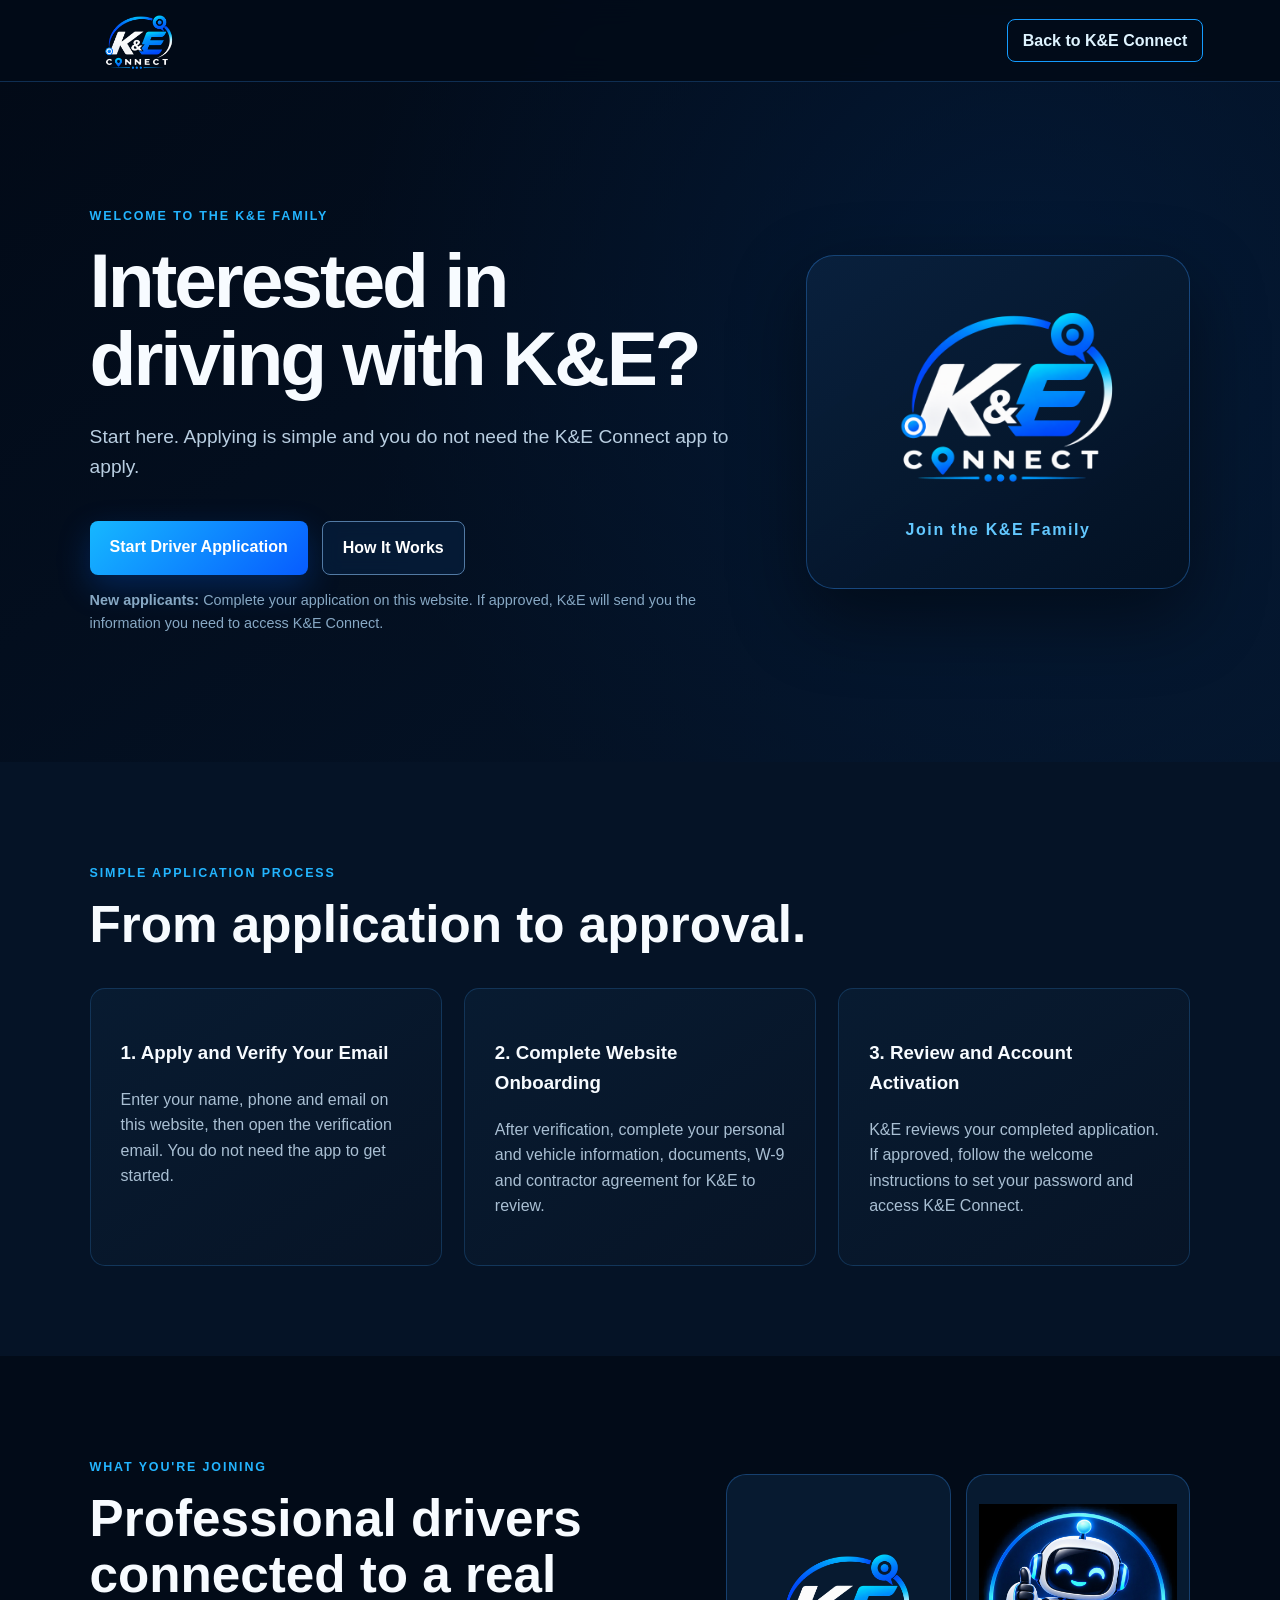
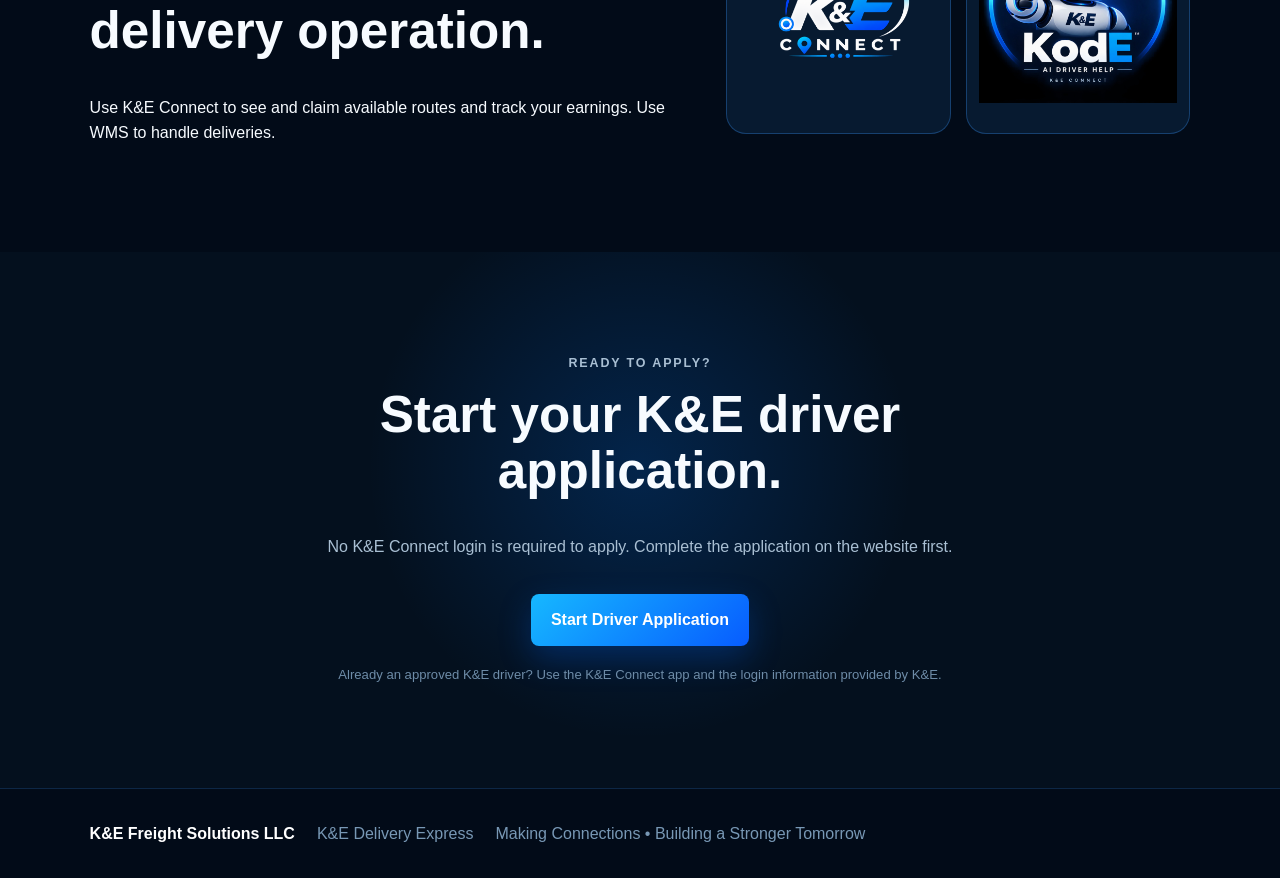
==== commit 813ea269: "Clarify K&E Connect and WMS roles on recruiting page" ====
--- a/become-a-driver.html
+++ b/become-a-driver.html
@@ -1 +1 @@
-<!DOCTYPE html><html lang="en"><head><meta charset="UTF-8"><meta name="viewport" content="width=device-width,initial-scale=1"><meta name="description" content="Apply to become a K&E driver and join the K&E Family."><title>Join the K&E Family | Become a Driver</title><link rel="stylesheet" href="styles.css"></head><body class="driver-welcome-page"><header class="site-header"><a class="brand" href="index.html"><img class="header-logo" src="ke-connect-logo-new.png" alt="K&E Connect"></a><a class="nav-cta driver-home-link" href="index.html">Back to K&E Connect</a></header><main class="driver-welcome"><section class="driver-welcome-hero"><div class="driver-welcome-copy"><p class="eyebrow">WELCOME TO THE K&E FAMILY</p><h1>Interested in driving with K&E?</h1><p class="lead">Start here. Applying is simple and you do not need the K&E Connect app to apply.</p><div class="driver-app-actions"><a class="button primary" href="#apply">Start Driver Application</a><a class="button secondary" href="#what-happens-next">How It Works</a></div><p class="driver-open-note"><strong>New applicants:</strong> Complete your application on this website. If approved, K&E will send you the information you need to access K&E Connect.</p></div><div class="driver-welcome-visual"><img src="ke-connect-logo-new.png" alt="K&E Connect"><p>Join the K&E Family</p></div></section><section class="section driver-family-message" id="what-happens-next"><p class="eyebrow">SIMPLE APPLICATION PROCESS</p><h2>From application to approval.</h2><div class="grid three"><article><h3>1. Apply and Verify Your Email</h3><p>Enter your name, phone and email on this website, then open the verification email. You do not need the app to get started.</p></article><article><h3>2. Complete Website Onboarding</h3><p>After verification, complete your personal and vehicle information, documents, W-9 and contractor agreement for K&E to review.</p></article><article><h3>3. Review and Account Activation</h3><p>K&E reviews your completed application. If approved, follow the welcome instructions to set your password and access K&E Connect.</p></article></div></section><section class="section driver-connect-family"><div><p class="eyebrow">WHAT YOU'RE JOINING</p><h2>Professional drivers connected to a real delivery operation.</h2><p>K&E Connect supports approved drivers with communication, route information, field guidance and the tools used across the K&E driver network.</p></div><div class="driver-family-images"><img src="ke-connect-logo-new.png" alt="K&E Connect"><img src="kode-avatar.png" alt="KodE"></div></section><section class="section driver-final-cta" id="apply"><p class="eyebrow">READY TO APPLY?</p><h2>Start your K&E driver application.</h2><p>No K&E Connect login is required to apply. Complete the application on the website first.</p><a class="button primary" href="driver-application.html">Start Driver Application</a><p class="store-coming">Already an approved K&E driver? Use the K&E Connect app and the login information provided by K&E.</p></section></main><footer><strong>K&E Freight Solutions LLC</strong><span>K&E Delivery Express</span><span>Making Connections • Building a Stronger Tomorrow</span></footer></body></html>
+<!DOCTYPE html><html lang="en"><head><meta charset="UTF-8"><meta name="viewport" content="width=device-width,initial-scale=1"><meta name="description" content="Apply to become a K&E driver and join the K&E Family."><title>Join the K&E Family | Become a Driver</title><link rel="stylesheet" href="styles.css"></head><body class="driver-welcome-page"><header class="site-header"><a class="brand" href="index.html"><img class="header-logo" src="ke-connect-logo-new.png" alt="K&E Connect"></a><a class="nav-cta driver-home-link" href="index.html">Back to K&E Connect</a></header><main class="driver-welcome"><section class="driver-welcome-hero"><div class="driver-welcome-copy"><p class="eyebrow">WELCOME TO THE K&E FAMILY</p><h1>Interested in driving with K&E?</h1><p class="lead">Start here. Applying is simple and you do not need the K&E Connect app to apply.</p><div class="driver-app-actions"><a class="button primary" href="#apply">Start Driver Application</a><a class="button secondary" href="#what-happens-next">How It Works</a></div><p class="driver-open-note"><strong>New applicants:</strong> Complete your application on this website. If approved, K&E will send you the information you need to access K&E Connect.</p></div><div class="driver-welcome-visual"><img src="ke-connect-logo-new.png" alt="K&E Connect"><p>Join the K&E Family</p></div></section><section class="section driver-family-message" id="what-happens-next"><p class="eyebrow">SIMPLE APPLICATION PROCESS</p><h2>From application to approval.</h2><div class="grid three"><article><h3>1. Apply and Verify Your Email</h3><p>Enter your name, phone and email on this website, then open the verification email. You do not need the app to get started.</p></article><article><h3>2. Complete Website Onboarding</h3><p>After verification, complete your personal and vehicle information, documents, W-9 and contractor agreement for K&E to review.</p></article><article><h3>3. Review and Account Activation</h3><p>K&E reviews your completed application. If approved, follow the welcome instructions to set your password and access K&E Connect.</p></article></div></section><section class="section driver-connect-family"><div><p class="eyebrow">WHAT YOU'RE JOINING</p><h2>Professional drivers connected to a real delivery operation.</h2><p>Use K&E Connect to see and claim available routes and track your earnings. Use WMS to handle deliveries.</p></div><div class="driver-family-images"><img src="ke-connect-logo-new.png" alt="K&E Connect"><img src="kode-avatar.png" alt="KodE"></div></section><section class="section driver-final-cta" id="apply"><p class="eyebrow">READY TO APPLY?</p><h2>Start your K&E driver application.</h2><p>No K&E Connect login is required to apply. Complete the application on the website first.</p><a class="button primary" href="driver-application.html">Start Driver Application</a><p class="store-coming">Already an approved K&E driver? Use the K&E Connect app and the login information provided by K&E.</p></section></main><footer><strong>K&E Freight Solutions LLC</strong><span>K&E Delivery Express</span><span>Making Connections • Building a Stronger Tomorrow</span></footer></body></html>
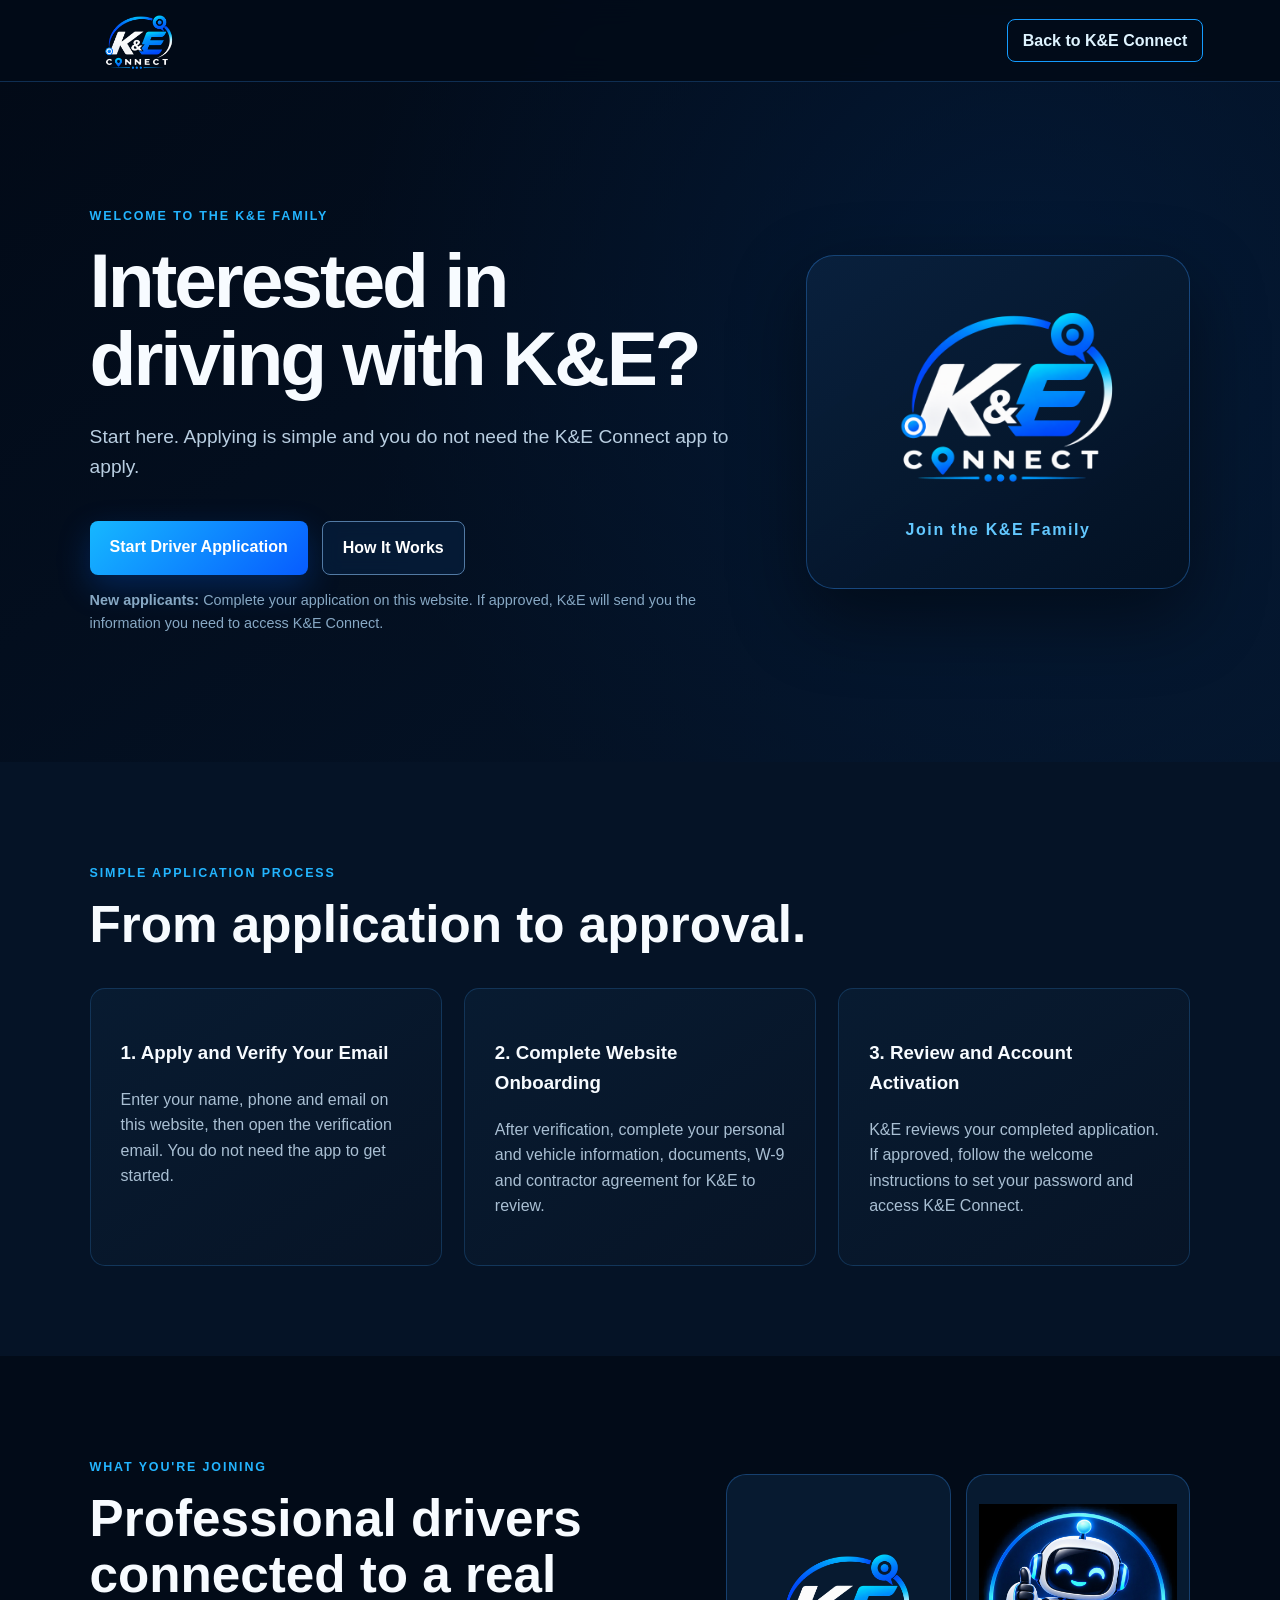
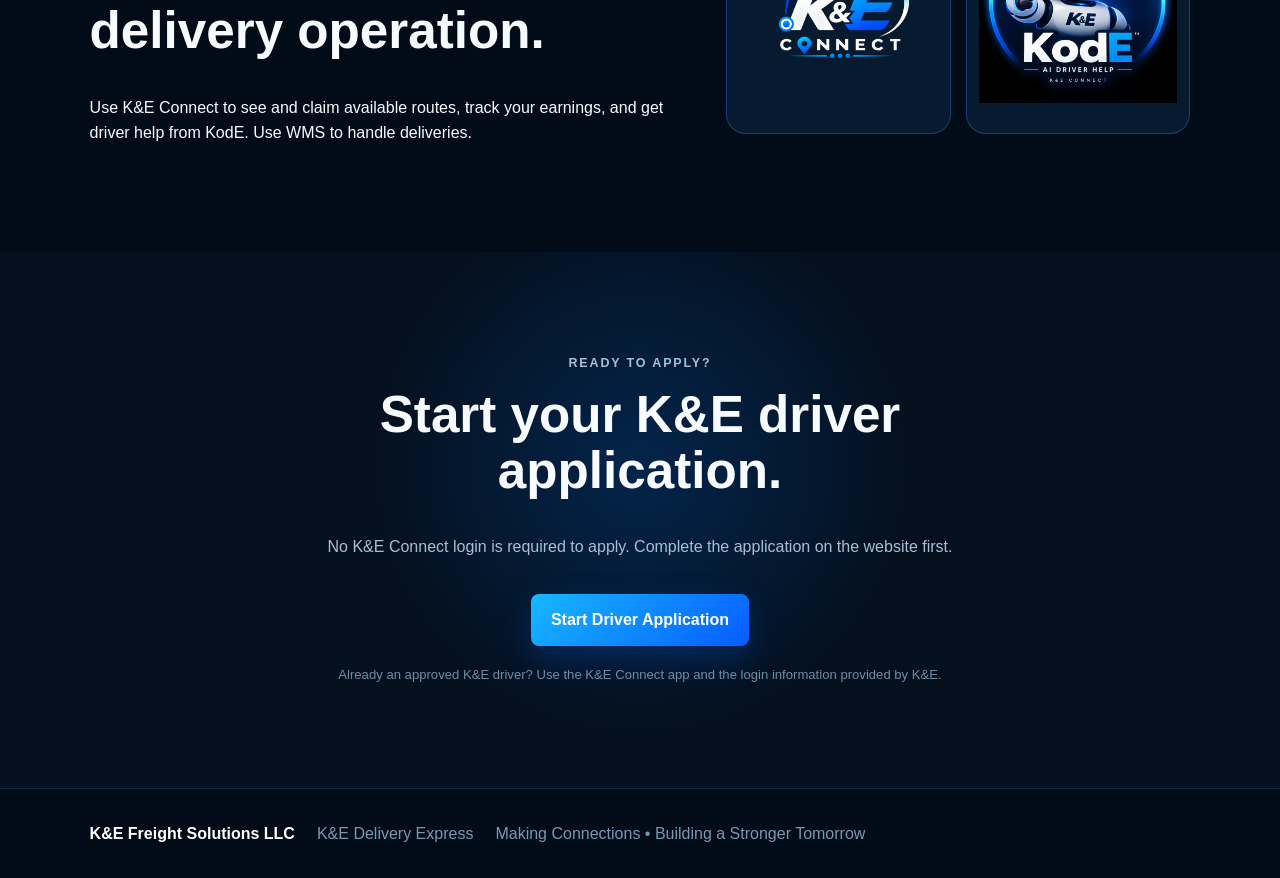
==== commit 11c76bc8: "Include KodE driver help in recruiting clarification" ====
--- a/become-a-driver.html
+++ b/become-a-driver.html
@@ -1 +1 @@
-<!DOCTYPE html><html lang="en"><head><meta charset="UTF-8"><meta name="viewport" content="width=device-width,initial-scale=1"><meta name="description" content="Apply to become a K&E driver and join the K&E Family."><title>Join the K&E Family | Become a Driver</title><link rel="stylesheet" href="styles.css"></head><body class="driver-welcome-page"><header class="site-header"><a class="brand" href="index.html"><img class="header-logo" src="ke-connect-logo-new.png" alt="K&E Connect"></a><a class="nav-cta driver-home-link" href="index.html">Back to K&E Connect</a></header><main class="driver-welcome"><section class="driver-welcome-hero"><div class="driver-welcome-copy"><p class="eyebrow">WELCOME TO THE K&E FAMILY</p><h1>Interested in driving with K&E?</h1><p class="lead">Start here. Applying is simple and you do not need the K&E Connect app to apply.</p><div class="driver-app-actions"><a class="button primary" href="#apply">Start Driver Application</a><a class="button secondary" href="#what-happens-next">How It Works</a></div><p class="driver-open-note"><strong>New applicants:</strong> Complete your application on this website. If approved, K&E will send you the information you need to access K&E Connect.</p></div><div class="driver-welcome-visual"><img src="ke-connect-logo-new.png" alt="K&E Connect"><p>Join the K&E Family</p></div></section><section class="section driver-family-message" id="what-happens-next"><p class="eyebrow">SIMPLE APPLICATION PROCESS</p><h2>From application to approval.</h2><div class="grid three"><article><h3>1. Apply and Verify Your Email</h3><p>Enter your name, phone and email on this website, then open the verification email. You do not need the app to get started.</p></article><article><h3>2. Complete Website Onboarding</h3><p>After verification, complete your personal and vehicle information, documents, W-9 and contractor agreement for K&E to review.</p></article><article><h3>3. Review and Account Activation</h3><p>K&E reviews your completed application. If approved, follow the welcome instructions to set your password and access K&E Connect.</p></article></div></section><section class="section driver-connect-family"><div><p class="eyebrow">WHAT YOU'RE JOINING</p><h2>Professional drivers connected to a real delivery operation.</h2><p>Use K&E Connect to see and claim available routes and track your earnings. Use WMS to handle deliveries.</p></div><div class="driver-family-images"><img src="ke-connect-logo-new.png" alt="K&E Connect"><img src="kode-avatar.png" alt="KodE"></div></section><section class="section driver-final-cta" id="apply"><p class="eyebrow">READY TO APPLY?</p><h2>Start your K&E driver application.</h2><p>No K&E Connect login is required to apply. Complete the application on the website first.</p><a class="button primary" href="driver-application.html">Start Driver Application</a><p class="store-coming">Already an approved K&E driver? Use the K&E Connect app and the login information provided by K&E.</p></section></main><footer><strong>K&E Freight Solutions LLC</strong><span>K&E Delivery Express</span><span>Making Connections • Building a Stronger Tomorrow</span></footer></body></html>
+<!DOCTYPE html><html lang="en"><head><meta charset="UTF-8"><meta name="viewport" content="width=device-width,initial-scale=1"><meta name="description" content="Apply to become a K&E driver and join the K&E Family."><title>Join the K&E Family | Become a Driver</title><link rel="stylesheet" href="styles.css"></head><body class="driver-welcome-page"><header class="site-header"><a class="brand" href="index.html"><img class="header-logo" src="ke-connect-logo-new.png" alt="K&E Connect"></a><a class="nav-cta driver-home-link" href="index.html">Back to K&E Connect</a></header><main class="driver-welcome"><section class="driver-welcome-hero"><div class="driver-welcome-copy"><p class="eyebrow">WELCOME TO THE K&E FAMILY</p><h1>Interested in driving with K&E?</h1><p class="lead">Start here. Applying is simple and you do not need the K&E Connect app to apply.</p><div class="driver-app-actions"><a class="button primary" href="#apply">Start Driver Application</a><a class="button secondary" href="#what-happens-next">How It Works</a></div><p class="driver-open-note"><strong>New applicants:</strong> Complete your application on this website. If approved, K&E will send you the information you need to access K&E Connect.</p></div><div class="driver-welcome-visual"><img src="ke-connect-logo-new.png" alt="K&E Connect"><p>Join the K&E Family</p></div></section><section class="section driver-family-message" id="what-happens-next"><p class="eyebrow">SIMPLE APPLICATION PROCESS</p><h2>From application to approval.</h2><div class="grid three"><article><h3>1. Apply and Verify Your Email</h3><p>Enter your name, phone and email on this website, then open the verification email. You do not need the app to get started.</p></article><article><h3>2. Complete Website Onboarding</h3><p>After verification, complete your personal and vehicle information, documents, W-9 and contractor agreement for K&E to review.</p></article><article><h3>3. Review and Account Activation</h3><p>K&E reviews your completed application. If approved, follow the welcome instructions to set your password and access K&E Connect.</p></article></div></section><section class="section driver-connect-family"><div><p class="eyebrow">WHAT YOU'RE JOINING</p><h2>Professional drivers connected to a real delivery operation.</h2><p>Use K&E Connect to see and claim available routes, track your earnings, and get driver help from KodE. Use WMS to handle deliveries.</p></div><div class="driver-family-images"><img src="ke-connect-logo-new.png" alt="K&E Connect"><img src="kode-avatar.png" alt="KodE"></div></section><section class="section driver-final-cta" id="apply"><p class="eyebrow">READY TO APPLY?</p><h2>Start your K&E driver application.</h2><p>No K&E Connect login is required to apply. Complete the application on the website first.</p><a class="button primary" href="driver-application.html">Start Driver Application</a><p class="store-coming">Already an approved K&E driver? Use the K&E Connect app and the login information provided by K&E.</p></section></main><footer><strong>K&E Freight Solutions LLC</strong><span>K&E Delivery Express</span><span>Making Connections • Building a Stronger Tomorrow</span></footer></body></html>
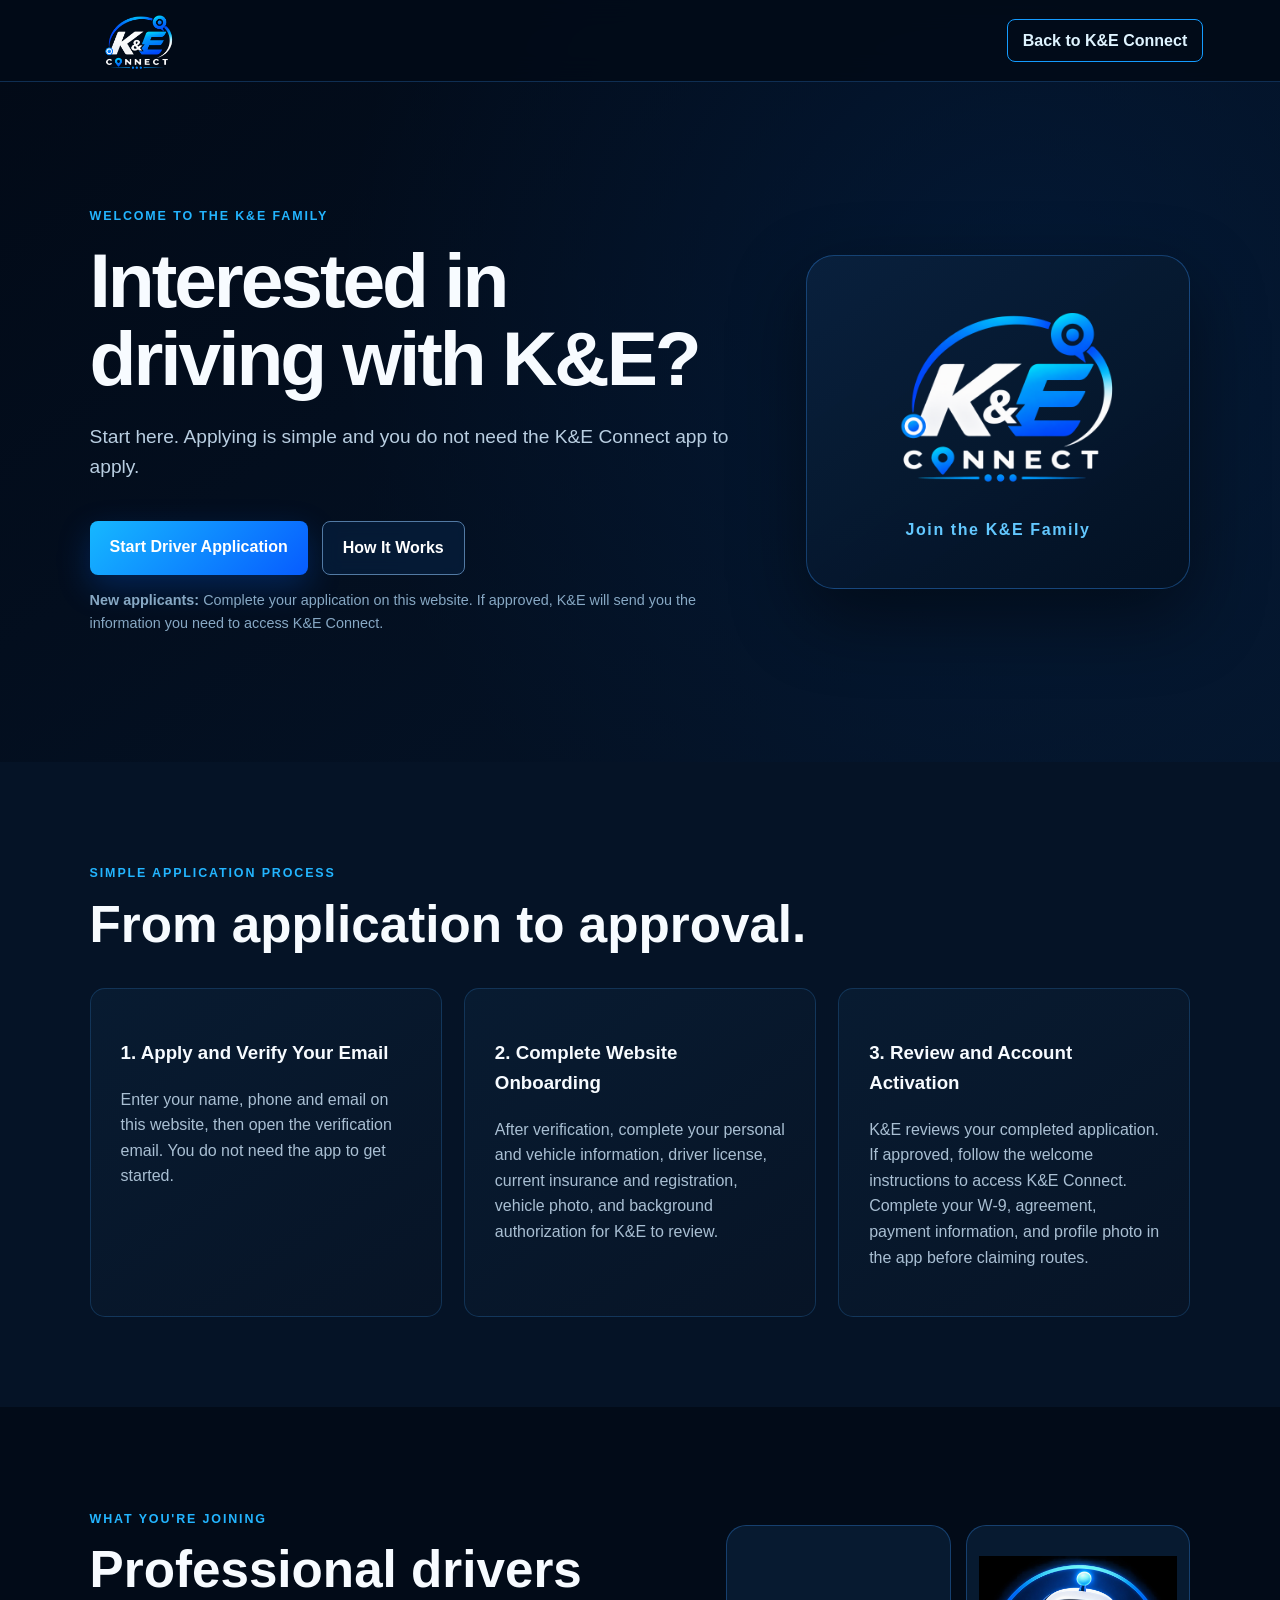
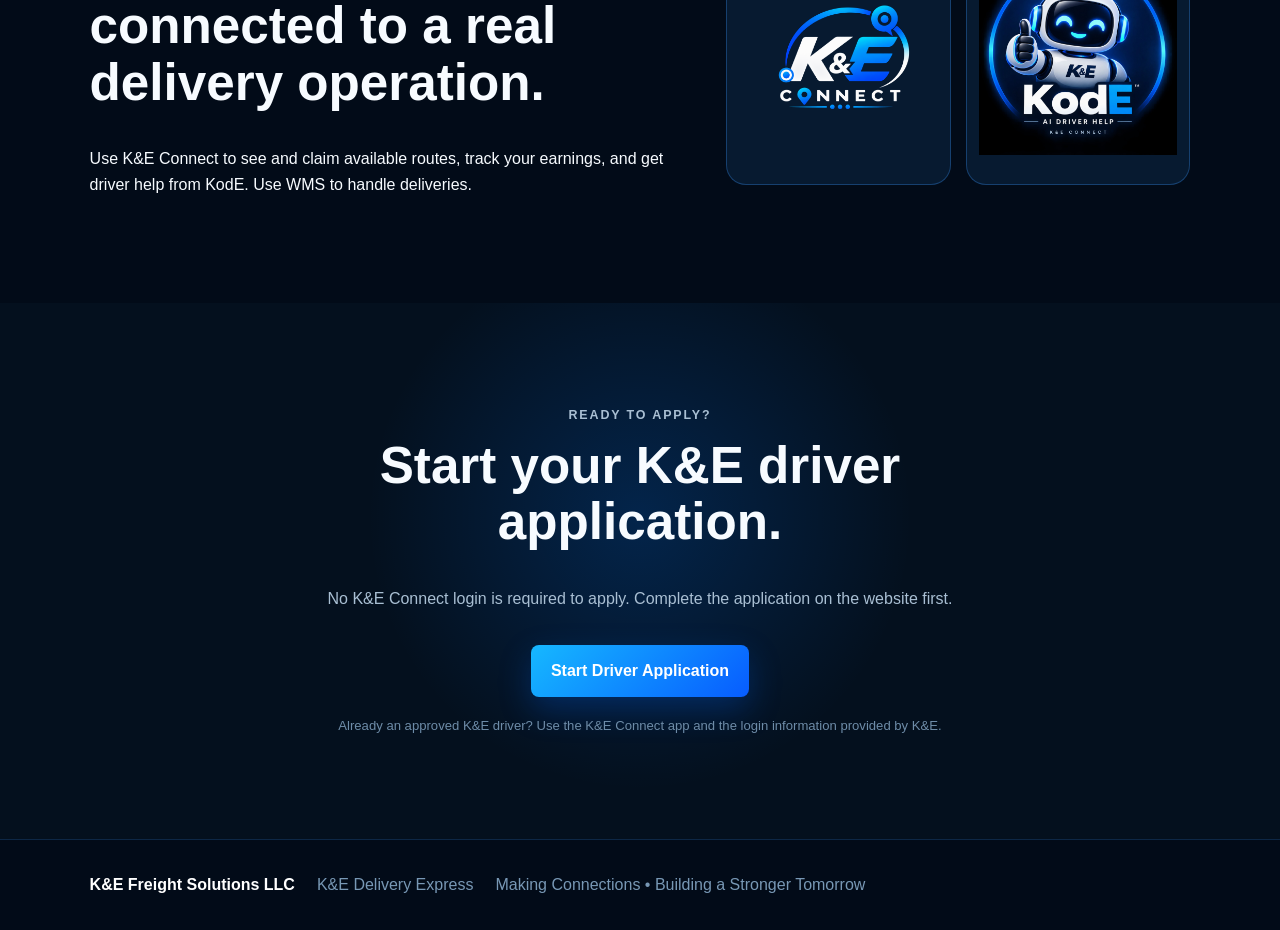
==== commit 4b6ee06e: "Defer new website paperwork to approved in-app onboarding" ====
--- a/become-a-driver.html
+++ b/become-a-driver.html
@@ -1 +1 @@
-<!DOCTYPE html><html lang="en"><head><meta charset="UTF-8"><meta name="viewport" content="width=device-width,initial-scale=1"><meta name="description" content="Apply to become a K&E driver and join the K&E Family."><title>Join the K&E Family | Become a Driver</title><link rel="stylesheet" href="styles.css"></head><body class="driver-welcome-page"><header class="site-header"><a class="brand" href="index.html"><img class="header-logo" src="ke-connect-logo-new.png" alt="K&E Connect"></a><a class="nav-cta driver-home-link" href="index.html">Back to K&E Connect</a></header><main class="driver-welcome"><section class="driver-welcome-hero"><div class="driver-welcome-copy"><p class="eyebrow">WELCOME TO THE K&E FAMILY</p><h1>Interested in driving with K&E?</h1><p class="lead">Start here. Applying is simple and you do not need the K&E Connect app to apply.</p><div class="driver-app-actions"><a class="button primary" href="#apply">Start Driver Application</a><a class="button secondary" href="#what-happens-next">How It Works</a></div><p class="driver-open-note"><strong>New applicants:</strong> Complete your application on this website. If approved, K&E will send you the information you need to access K&E Connect.</p></div><div class="driver-welcome-visual"><img src="ke-connect-logo-new.png" alt="K&E Connect"><p>Join the K&E Family</p></div></section><section class="section driver-family-message" id="what-happens-next"><p class="eyebrow">SIMPLE APPLICATION PROCESS</p><h2>From application to approval.</h2><div class="grid three"><article><h3>1. Apply and Verify Your Email</h3><p>Enter your name, phone and email on this website, then open the verification email. You do not need the app to get started.</p></article><article><h3>2. Complete Website Onboarding</h3><p>After verification, complete your personal and vehicle information, documents, W-9 and contractor agreement for K&E to review.</p></article><article><h3>3. Review and Account Activation</h3><p>K&E reviews your completed application. If approved, follow the welcome instructions to set your password and access K&E Connect.</p></article></div></section><section class="section driver-connect-family"><div><p class="eyebrow">WHAT YOU'RE JOINING</p><h2>Professional drivers connected to a real delivery operation.</h2><p>Use K&E Connect to see and claim available routes, track your earnings, and get driver help from KodE. Use WMS to handle deliveries.</p></div><div class="driver-family-images"><img src="ke-connect-logo-new.png" alt="K&E Connect"><img src="kode-avatar.png" alt="KodE"></div></section><section class="section driver-final-cta" id="apply"><p class="eyebrow">READY TO APPLY?</p><h2>Start your K&E driver application.</h2><p>No K&E Connect login is required to apply. Complete the application on the website first.</p><a class="button primary" href="driver-application.html">Start Driver Application</a><p class="store-coming">Already an approved K&E driver? Use the K&E Connect app and the login information provided by K&E.</p></section></main><footer><strong>K&E Freight Solutions LLC</strong><span>K&E Delivery Express</span><span>Making Connections • Building a Stronger Tomorrow</span></footer></body></html>
+<!DOCTYPE html><html lang="en"><head><meta charset="UTF-8"><meta name="viewport" content="width=device-width,initial-scale=1"><meta name="description" content="Apply to become a K&E driver and join the K&E Family."><title>Join the K&E Family | Become a Driver</title><link rel="stylesheet" href="styles.css"></head><body class="driver-welcome-page"><header class="site-header"><a class="brand" href="index.html"><img class="header-logo" src="ke-connect-logo-new.png" alt="K&E Connect"></a><a class="nav-cta driver-home-link" href="index.html">Back to K&E Connect</a></header><main class="driver-welcome"><section class="driver-welcome-hero"><div class="driver-welcome-copy"><p class="eyebrow">WELCOME TO THE K&E FAMILY</p><h1>Interested in driving with K&E?</h1><p class="lead">Start here. Applying is simple and you do not need the K&E Connect app to apply.</p><div class="driver-app-actions"><a class="button primary" href="#apply">Start Driver Application</a><a class="button secondary" href="#what-happens-next">How It Works</a></div><p class="driver-open-note"><strong>New applicants:</strong> Complete your application on this website. If approved, K&E will send you the information you need to access K&E Connect.</p></div><div class="driver-welcome-visual"><img src="ke-connect-logo-new.png" alt="K&E Connect"><p>Join the K&E Family</p></div></section><section class="section driver-family-message" id="what-happens-next"><p class="eyebrow">SIMPLE APPLICATION PROCESS</p><h2>From application to approval.</h2><div class="grid three"><article><h3>1. Apply and Verify Your Email</h3><p>Enter your name, phone and email on this website, then open the verification email. You do not need the app to get started.</p></article><article><h3>2. Complete Website Onboarding</h3><p>After verification, complete your personal and vehicle information, driver license, current insurance and registration, vehicle photo, and background authorization for K&E to review.</p></article><article><h3>3. Review and Account Activation</h3><p>K&E reviews your completed application. If approved, follow the welcome instructions to access K&E Connect. Complete your W-9, agreement, payment information, and profile photo in the app before claiming routes.</p></article></div></section><section class="section driver-connect-family"><div><p class="eyebrow">WHAT YOU'RE JOINING</p><h2>Professional drivers connected to a real delivery operation.</h2><p>Use K&E Connect to see and claim available routes, track your earnings, and get driver help from KodE. Use WMS to handle deliveries.</p></div><div class="driver-family-images"><img src="ke-connect-logo-new.png" alt="K&E Connect"><img src="kode-avatar.png" alt="KodE"></div></section><section class="section driver-final-cta" id="apply"><p class="eyebrow">READY TO APPLY?</p><h2>Start your K&E driver application.</h2><p>No K&E Connect login is required to apply. Complete the application on the website first.</p><a class="button primary" href="driver-application.html">Start Driver Application</a><p class="store-coming">Already an approved K&E driver? Use the K&E Connect app and the login information provided by K&E.</p></section></main><footer><strong>K&E Freight Solutions LLC</strong><span>K&E Delivery Express</span><span>Making Connections • Building a Stronger Tomorrow</span></footer></body></html>
